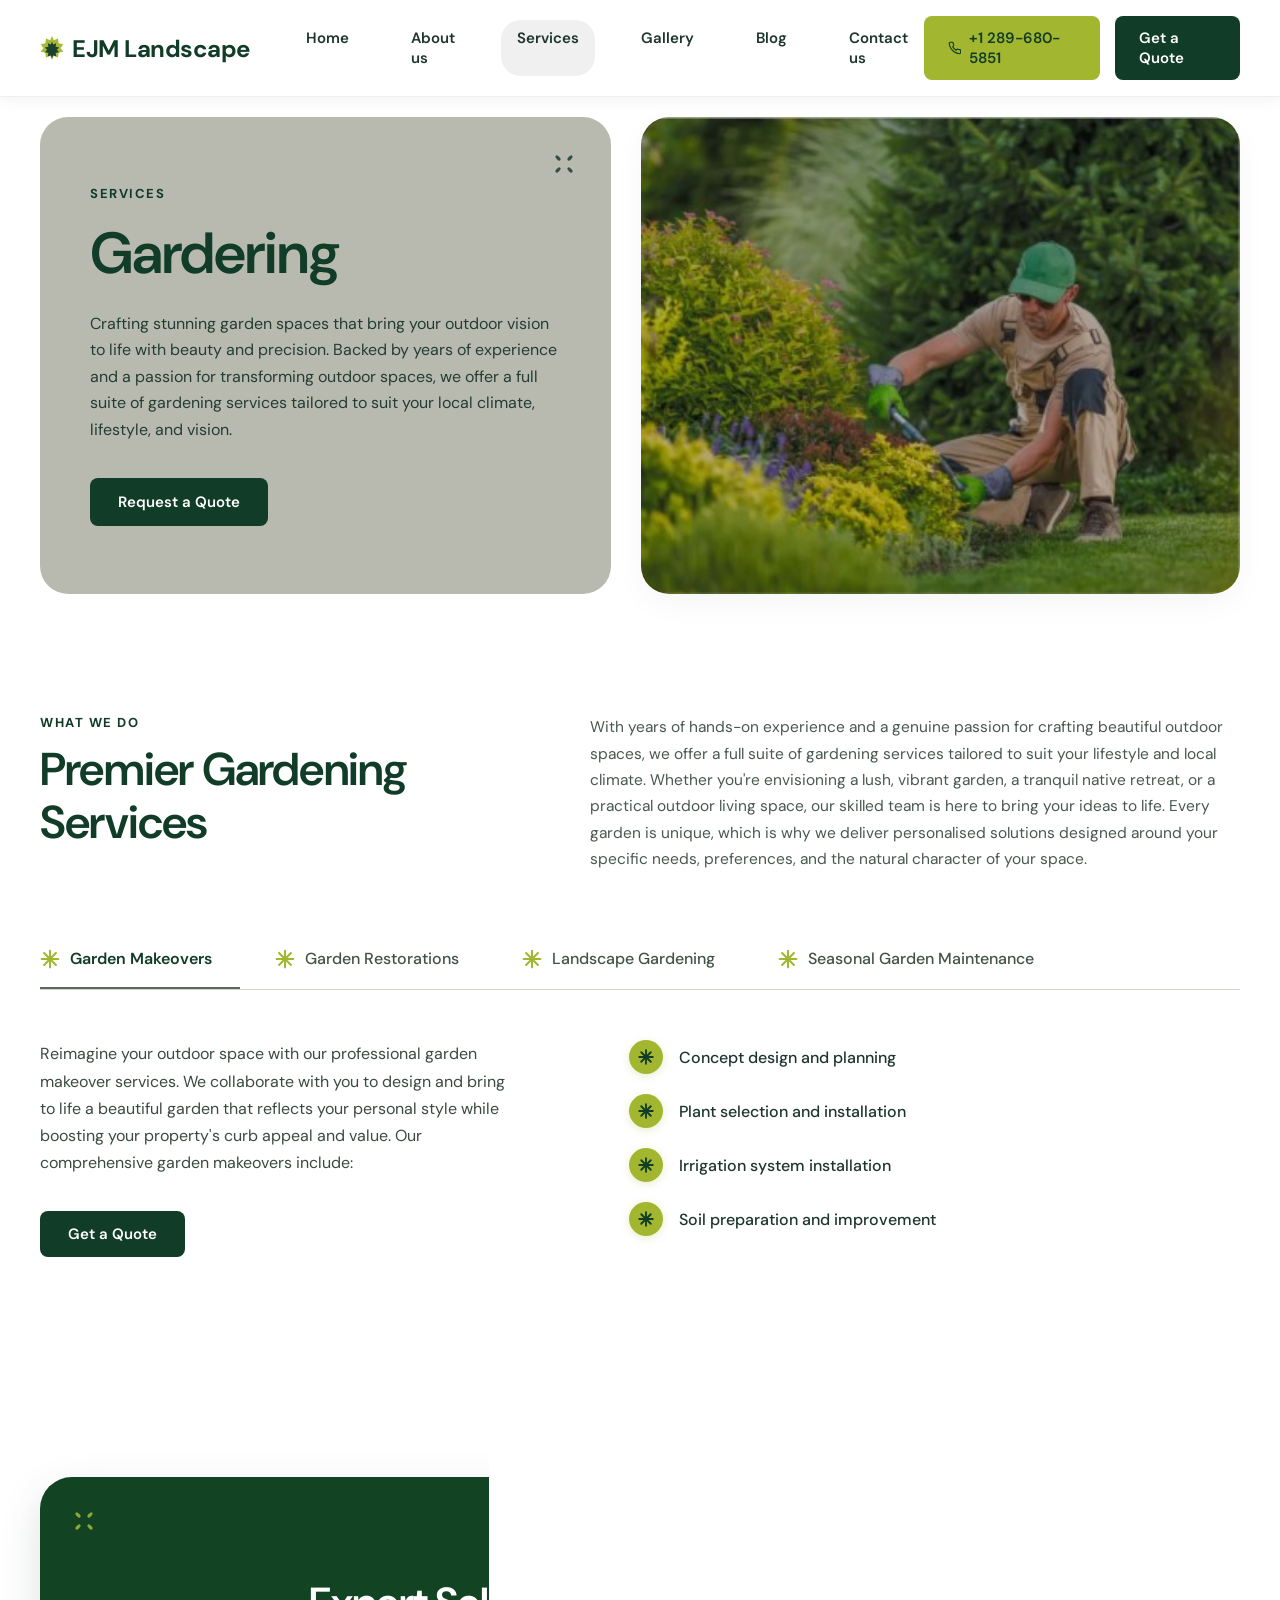
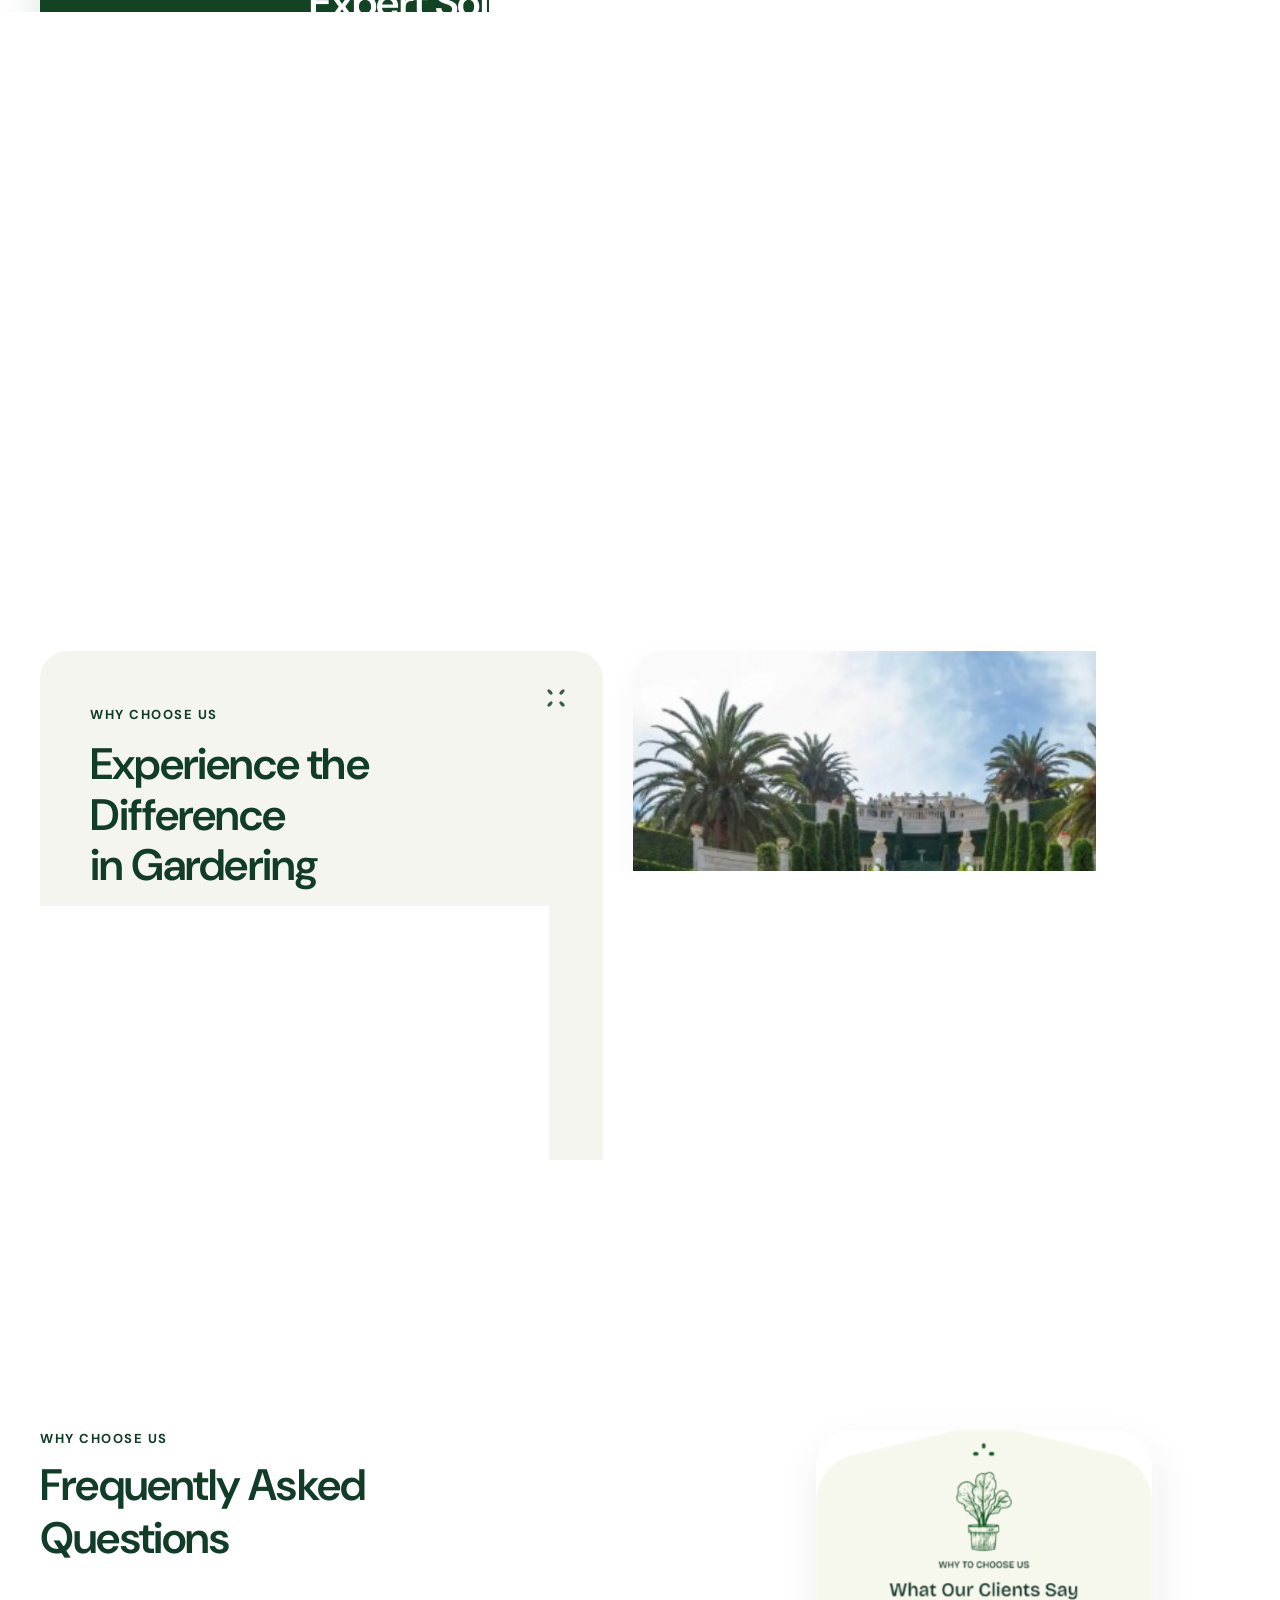
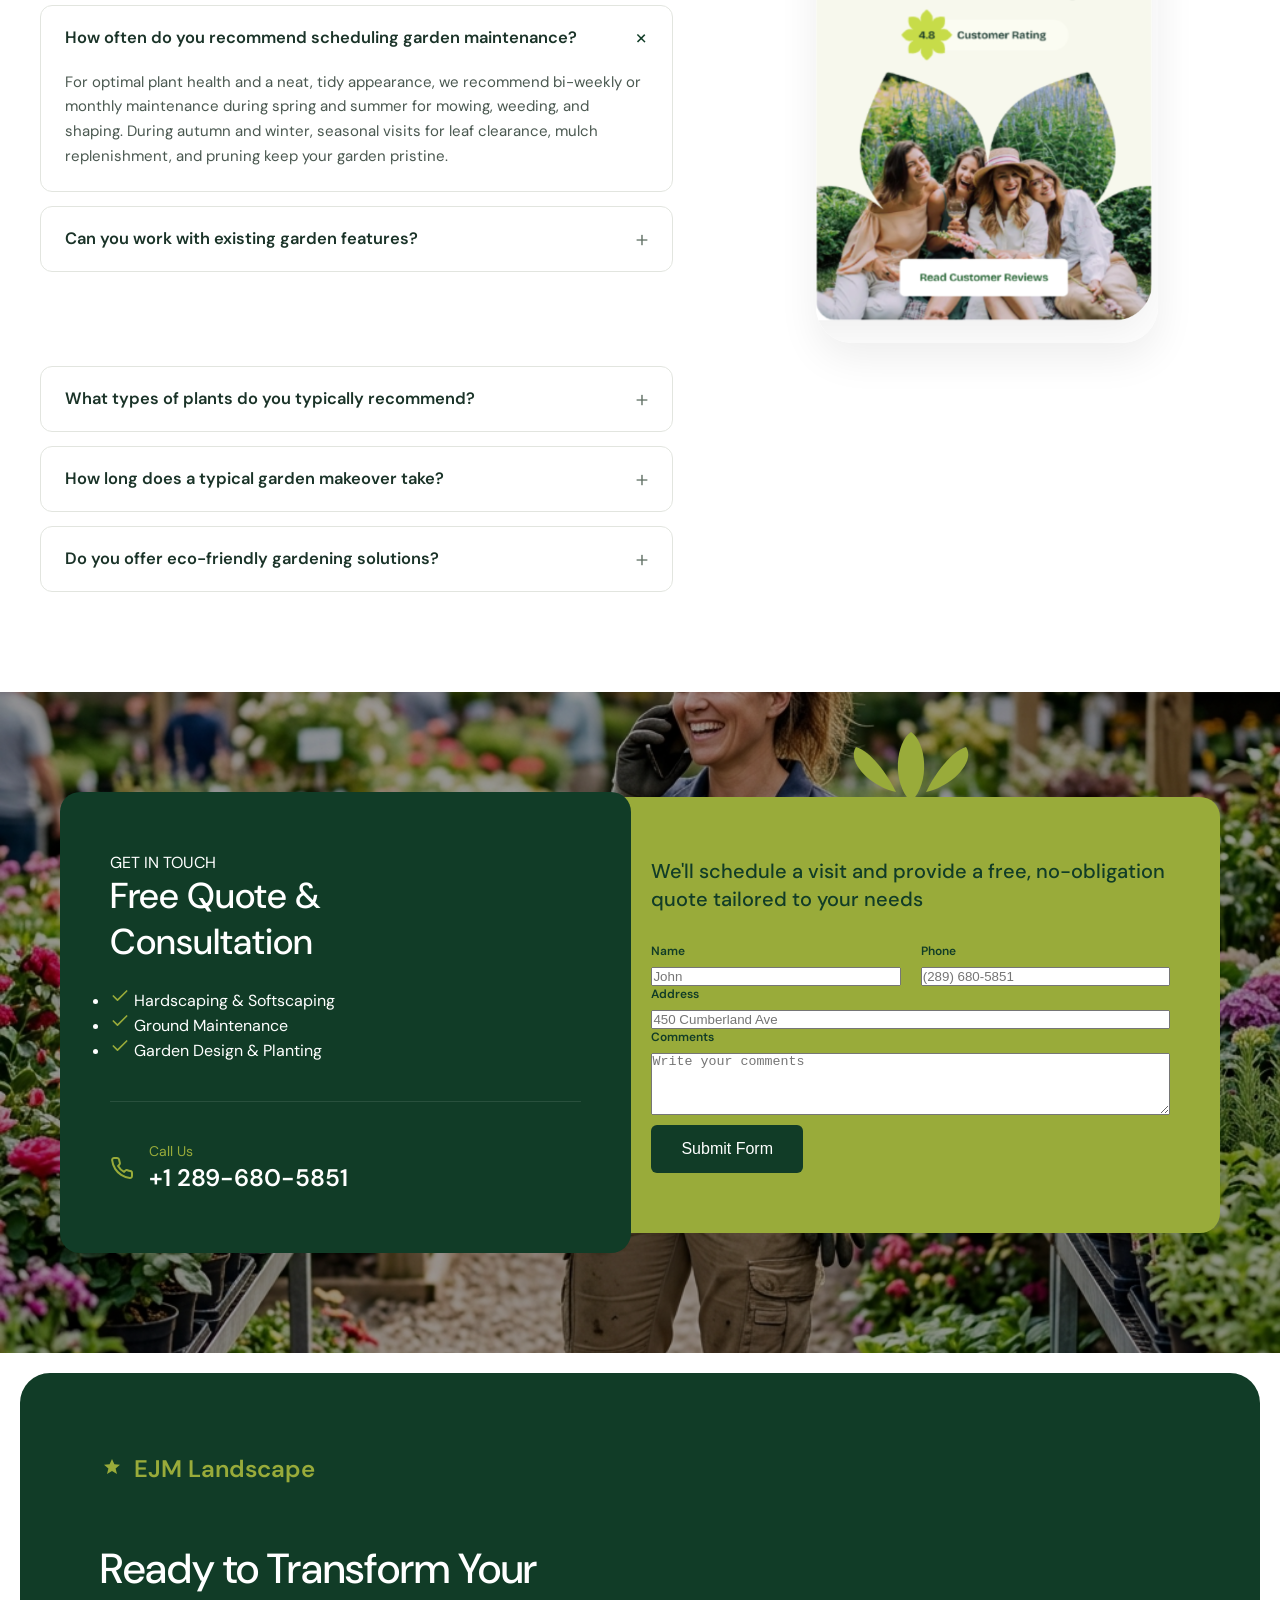
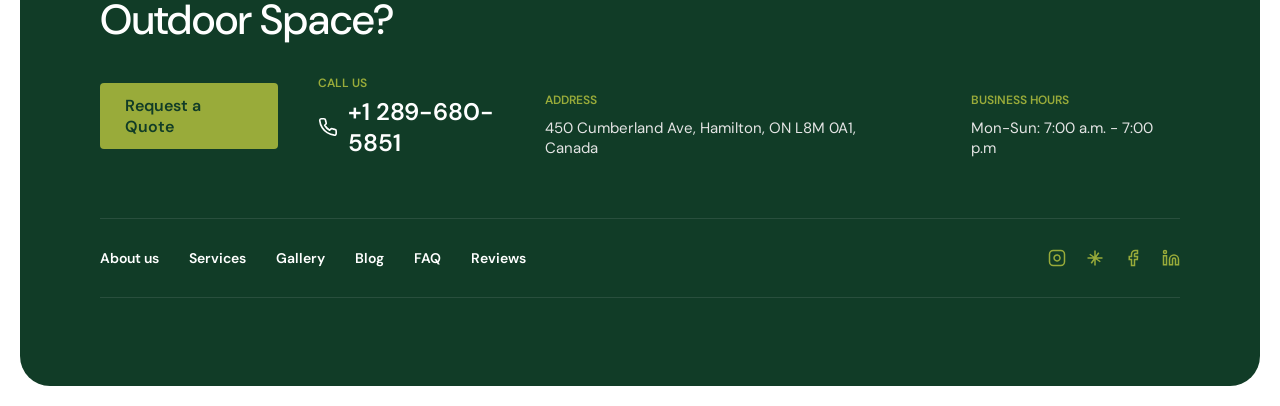
==== gardering.html @ ac5cfbe8 "Initial commit for Roots Lawn Care (raw copy from EJM Landscape)" ====
<!DOCTYPE html>
<html lang="en">
<head>
    <meta charset="UTF-8">
    <meta name="viewport" content="width=device-width, initial-scale=1.0">
    <title>Gardering | EJM Landscape</title>
    <link rel="preconnect" href="https://fonts.googleapis.com">
    <link rel="preconnect" href="https://fonts.gstatic.com" crossorigin>
    <link href="https://fonts.googleapis.com/css2?family=DM+Sans:ital,opsz,wght@0,9..40,100..1000;1,9..40,100..1000&display=swap" rel="stylesheet">
    <link rel="stylesheet" href="style.css">
</head>
<body>
    <header class="navbar">
        <div class="logo">
            <a href="index.html" style="display:flex;align-items:center;gap:8px;text-decoration:none;color:inherit;">
                <svg width="24" height="24" viewBox="0 0 24 24" fill="none" xmlns="http://www.w3.org/2000/svg">
                    <path d="M12 0L13.8 4.2L18 2.4L18.6 7.2L23.4 8.4L20.4 12L23.4 15.6L18.6 16.8L18 21.6L13.8 19.8L12 24L10.2 19.8L6 21.6L5.4 16.8L0.6 15.6L3.6 12L0.6 8.4L5.4 7.2L6 2.4L10.2 4.2L12 0Z" fill="#a6b835"/>
                    <path d="M12 5.4L13.2 8.4L16.2 7.2L15.6 10.8L19.2 11.4L16.8 13.8L19.2 16.2L15.6 16.8L16.2 20.4L13.2 19.2L12 22.2L10.8 19.2L7.8 20.4L8.4 16.8L4.8 16.2L7.2 13.8L4.8 11.4L8.4 10.8L7.8 7.2L10.8 8.4L12 5.4Z" fill="#1a4030"/>
                </svg>
                <span>EJM Landscape</span>
            </a>
        </div>

        <button class="mobile-toggle" aria-label="Toggle navigation">
            <svg width="24" height="24" viewBox="0 0 24 24" fill="none" stroke="currentColor" stroke-width="2" stroke-linecap="round" stroke-linejoin="round">
                <line x1="3" y1="12" x2="21" y2="12" class="line-middle"></line>
                <line x1="3" y1="6" x2="21" y2="6" class="line-top"></line>
                <line x1="3" y1="18" x2="21" y2="18" class="line-bottom"></line>
            </svg>
        </button>

        <div class="nav-menu">
            <nav class="nav-links">
                <a href="index.html">Home</a>
                <a href="index.html#about">About us</a>
                <a href="gardering.html" class="active">Services</a>
                <a href="index.html#gallery">Gallery</a>
                <a href="index.html#blog">Blog</a>
                <a href="#contact">Contact us</a>
            </nav>
            <div class="nav-actions">
                <a href="tel:+12896805851" class="btn btn-lime">
                    <svg width="16" height="16" viewBox="0 0 24 24" fill="none" stroke="currentColor" stroke-width="2" stroke-linecap="round" stroke-linejoin="round"><path d="M22 16.92v3a2 2 0 0 1-2.18 2 19.79 19.79 0 0 1-8.63-3.07 19.5 19.5 0 0 1-6-6 19.79 19.79 0 0 1-3.07-8.67A2 2 0 0 1 4.11 2h3a2 2 0 0 1 2 1.72 12.84 12.84 0 0 0 .7 2.81 2 2 0 0 1-.45 2.11L8.09 9.91a16 16 0 0 0 6 6l1.27-1.27a2 2 0 0 1 2.11-.45 12.84 12.84 0 0 0 2.81.7A2 2 0 0 1 22 16.92z"></path></svg>
                    +1 289-680-5851
                </a>
                <a href="#contact" class="btn btn-dark">Get a Quote</a>
            </div>
        </div>
    </header>

    <main>
        <!-- GARDERING HERO SECTION (Screenshot 1) -->
        <section class="gardening-hero-container">
            <div class="gardening-hero-grid">
                <!-- Left Card -->
                <div class="gardening-hero-card reveal-up">
                    <div class="gardening-corner-icon">
                        <svg width="24" height="24" viewBox="0 0 24 24" fill="#1a4030">
                            <ellipse cx="6" cy="6" rx="3.2" ry="1.6" transform="rotate(45 6 6)"/>
                            <ellipse cx="18" cy="6" rx="3.2" ry="1.6" transform="rotate(-45 18 6)"/>
                            <ellipse cx="6" cy="18" rx="3.2" ry="1.6" transform="rotate(-45 6 18)"/>
                            <ellipse cx="18" cy="18" rx="3.2" ry="1.6" transform="rotate(45 18 18)"/>
                        </svg>
                    </div>
                    <span class="service-badge">SERVICES</span>
                    <h1>Gardering</h1>
                    <p>Crafting stunning garden spaces that bring your outdoor vision to life with beauty and precision. Backed by years of experience and a passion for transforming outdoor spaces, we offer a full suite of gardening services tailored to suit your local climate, lifestyle, and vision.</p>
                    <a href="#contact" class="btn-quote">Request a Quote</a>
                </div>

                <!-- Right Photo -->
                <div class="gardening-hero-img-wrap reveal-fade" style="transition-delay: 0.15s;">
                    <img src="assets/gardening_hero.jpg" alt="Professional gardener caring for hedges and shrubs">
                </div>
            </div>
        </section>

        <!-- WHAT WE DO / PREMIER GARDENING SERVICES (Screenshots 2 - 5) -->
        <section class="gardening-tabs-section">
            <!-- Header (2 columns) -->
            <div class="gardening-tabs-header reveal-up">
                <div class="tabs-header-left">
                    <span class="section-subtitle">WHAT WE DO</span>
                    <h2>Premier Gardening<br>Services</h2>
                </div>
                <div class="tabs-header-right">
                    <p>With years of hands-on experience and a genuine passion for crafting beautiful outdoor spaces, we offer a full suite of gardening services tailored to suit your lifestyle and local climate. Whether you're envisioning a lush, vibrant garden, a tranquil native retreat, or a practical outdoor living space, our skilled team is here to bring your ideas to life. Every garden is unique, which is why we deliver personalised solutions designed around your specific needs, preferences, and the natural character of your space.</p>
                </div>
            </div>

            <!-- Tab Navigation -->
            <div class="services-tab-nav reveal-up" style="transition-delay: 0.1s;">
                <button class="tab-btn active" data-tab="tab-makeovers">
                    <svg class="tab-flower-icon" viewBox="0 0 24 24" fill="none" stroke="currentColor" stroke-width="2.5" stroke-linecap="round">
                        <line x1="12" y1="2" x2="12" y2="22"/>
                        <line x1="2" y1="12" x2="22" y2="12"/>
                        <line x1="4.93" y1="4.93" x2="19.07" y2="19.07"/>
                        <line x1="4.93" y1="19.07" x2="19.07" y2="4.93"/>
                    </svg>
                    <span>Garden Makeovers</span>
                </button>

                <button class="tab-btn" data-tab="tab-restorations">
                    <svg class="tab-flower-icon" viewBox="0 0 24 24" fill="none" stroke="currentColor" stroke-width="2.5" stroke-linecap="round">
                        <line x1="12" y1="2" x2="12" y2="22"/>
                        <line x1="2" y1="12" x2="22" y2="12"/>
                        <line x1="4.93" y1="4.93" x2="19.07" y2="19.07"/>
                        <line x1="4.93" y1="19.07" x2="19.07" y2="4.93"/>
                    </svg>
                    <span>Garden Restorations</span>
                </button>

                <button class="tab-btn" data-tab="tab-landscape">
                    <svg class="tab-flower-icon" viewBox="0 0 24 24" fill="none" stroke="currentColor" stroke-width="2.5" stroke-linecap="round">
                        <line x1="12" y1="2" x2="12" y2="22"/>
                        <line x1="2" y1="12" x2="22" y2="12"/>
                        <line x1="4.93" y1="4.93" x2="19.07" y2="19.07"/>
                        <line x1="4.93" y1="19.07" x2="19.07" y2="4.93"/>
                    </svg>
                    <span>Landscape Gardening</span>
                </button>

                <button class="tab-btn" data-tab="tab-maintenance">
                    <svg class="tab-flower-icon" viewBox="0 0 24 24" fill="none" stroke="currentColor" stroke-width="2.5" stroke-linecap="round">
                        <line x1="12" y1="2" x2="12" y2="22"/>
                        <line x1="2" y1="12" x2="22" y2="12"/>
                        <line x1="4.93" y1="4.93" x2="19.07" y2="19.07"/>
                        <line x1="4.93" y1="19.07" x2="19.07" y2="4.93"/>
                    </svg>
                    <span>Seasonal Garden Maintenance</span>
                </button>
            </div>

            <!-- Tab Panels -->
            <div class="services-tab-content">
                <!-- Tab 1: Garden Makeovers (Screenshot 2) -->
                <div class="tab-panel active" id="tab-makeovers">
                    <div class="tab-info-col">
                        <p>Reimagine your outdoor space with our professional garden makeover services. We collaborate with you to design and bring to life a beautiful garden that reflects your personal style while boosting your property's curb appeal and value. Our comprehensive garden makeovers include:</p>
                        <a href="#contact" class="btn-quote">Get a Quote</a>
                    </div>
                    <div class="tab-features-col">
                        <ul class="tab-features-list">
                            <li class="tab-feature-item">
                                <div class="tab-feature-badge">
                                    <svg viewBox="0 0 24 24" fill="none" stroke="currentColor" stroke-width="2.5" stroke-linecap="round">
                                        <line x1="12" y1="3" x2="12" y2="21"/>
                                        <line x1="3" y1="12" x2="21" y2="12"/>
                                        <line x1="5.64" y1="5.64" x2="18.36" y2="18.36"/>
                                        <line x1="5.64" y1="18.36" x2="18.36" y2="5.64"/>
                                    </svg>
                                </div>
                                <span class="tab-feature-text">Concept design and planning</span>
                            </li>
                            <li class="tab-feature-item">
                                <div class="tab-feature-badge">
                                    <svg viewBox="0 0 24 24" fill="none" stroke="currentColor" stroke-width="2.5" stroke-linecap="round">
                                        <line x1="12" y1="3" x2="12" y2="21"/>
                                        <line x1="3" y1="12" x2="21" y2="12"/>
                                        <line x1="5.64" y1="5.64" x2="18.36" y2="18.36"/>
                                        <line x1="5.64" y1="18.36" x2="18.36" y2="5.64"/>
                                    </svg>
                                </div>
                                <span class="tab-feature-text">Plant selection and installation</span>
                            </li>
                            <li class="tab-feature-item">
                                <div class="tab-feature-badge">
                                    <svg viewBox="0 0 24 24" fill="none" stroke="currentColor" stroke-width="2.5" stroke-linecap="round">
                                        <line x1="12" y1="3" x2="12" y2="21"/>
                                        <line x1="3" y1="12" x2="21" y2="12"/>
                                        <line x1="5.64" y1="5.64" x2="18.36" y2="18.36"/>
                                        <line x1="5.64" y1="18.36" x2="18.36" y2="5.64"/>
                                    </svg>
                                </div>
                                <span class="tab-feature-text">Irrigation system installation</span>
                            </li>
                            <li class="tab-feature-item">
                                <div class="tab-feature-badge">
                                    <svg viewBox="0 0 24 24" fill="none" stroke="currentColor" stroke-width="2.5" stroke-linecap="round">
                                        <line x1="12" y1="3" x2="12" y2="21"/>
                                        <line x1="3" y1="12" x2="21" y2="12"/>
                                        <line x1="5.64" y1="5.64" x2="18.36" y2="18.36"/>
                                        <line x1="5.64" y1="18.36" x2="18.36" y2="5.64"/>
                                    </svg>
                                </div>
                                <span class="tab-feature-text">Soil preparation and improvement</span>
                            </li>
                        </ul>
                    </div>
                </div>

                <!-- Tab 2: Garden Restorations (Screenshot 3) -->
                <div class="tab-panel" id="tab-restorations">
                    <div class="tab-info-col">
                        <p>Bring neglected or overgrown gardens back to life with our expert garden restoration services. We carefully assess your current space, remove unwanted growth, and reintroduce structure, health, and beauty to your garden. Whether it's reviving historic plantings or modernizing a tired layout, we ensure your garden flourishes once again.</p>
                        <a href="#contact" class="btn-quote">Get a Quote</a>
                    </div>
                    <div class="tab-features-col">
                        <ul class="tab-features-list">
                            <li class="tab-feature-item">
                                <div class="tab-feature-badge">
                                    <svg viewBox="0 0 24 24" fill="none" stroke="currentColor" stroke-width="2.5" stroke-linecap="round">
                                        <line x1="12" y1="3" x2="12" y2="21"/>
                                        <line x1="3" y1="12" x2="21" y2="12"/>
                                        <line x1="5.64" y1="5.64" x2="18.36" y2="18.36"/>
                                        <line x1="5.64" y1="18.36" x2="18.36" y2="5.64"/>
                                    </svg>
                                </div>
                                <span class="tab-feature-text">Removal of weeds and invasive plants</span>
                            </li>
                            <li class="tab-feature-item">
                                <div class="tab-feature-badge">
                                    <svg viewBox="0 0 24 24" fill="none" stroke="currentColor" stroke-width="2.5" stroke-linecap="round">
                                        <line x1="12" y1="3" x2="12" y2="21"/>
                                        <line x1="3" y1="12" x2="21" y2="12"/>
                                        <line x1="5.64" y1="5.64" x2="18.36" y2="18.36"/>
                                        <line x1="5.64" y1="18.36" x2="18.36" y2="5.64"/>
                                    </svg>
                                </div>
                                <span class="tab-feature-text">Pruning and reshaping overgrown trees and shrubs</span>
                            </li>
                            <li class="tab-feature-item">
                                <div class="tab-feature-badge">
                                    <svg viewBox="0 0 24 24" fill="none" stroke="currentColor" stroke-width="2.5" stroke-linecap="round">
                                        <line x1="12" y1="3" x2="12" y2="21"/>
                                        <line x1="3" y1="12" x2="21" y2="12"/>
                                        <line x1="5.64" y1="5.64" x2="18.36" y2="18.36"/>
                                        <line x1="5.64" y1="18.36" x2="18.36" y2="5.64"/>
                                    </svg>
                                </div>
                                <span class="tab-feature-text">Soil revitalization and fertilization</span>
                            </li>
                            <li class="tab-feature-item">
                                <div class="tab-feature-badge">
                                    <svg viewBox="0 0 24 24" fill="none" stroke="currentColor" stroke-width="2.5" stroke-linecap="round">
                                        <line x1="12" y1="3" x2="12" y2="21"/>
                                        <line x1="3" y1="12" x2="21" y2="12"/>
                                        <line x1="5.64" y1="5.64" x2="18.36" y2="18.36"/>
                                        <line x1="5.64" y1="18.36" x2="18.36" y2="5.64"/>
                                    </svg>
                                </div>
                                <span class="tab-feature-text">Lawn restoration or reseeding</span>
                            </li>
                            <li class="tab-feature-item">
                                <div class="tab-feature-badge">
                                    <svg viewBox="0 0 24 24" fill="none" stroke="currentColor" stroke-width="2.5" stroke-linecap="round">
                                        <line x1="12" y1="3" x2="12" y2="21"/>
                                        <line x1="3" y1="12" x2="21" y2="12"/>
                                        <line x1="5.64" y1="5.64" x2="18.36" y2="18.36"/>
                                        <line x1="5.64" y1="18.36" x2="18.36" y2="5.64"/>
                                    </svg>
                                </div>
                                <span class="tab-feature-text">Replanting with suitable, healthy species</span>
                            </li>
                        </ul>
                    </div>
                </div>

                <!-- Tab 3: Landscape Gardening (Screenshot 4) -->
                <div class="tab-panel" id="tab-landscape">
                    <div class="tab-info-col">
                        <p>Transform your property into a harmonious blend of nature and design with our landscape gardening expertise. From small courtyards to expansive estates, we create functional, visually stunning outdoor spaces that suit your lifestyle and enhance your home's surroundings.</p>
                        <a href="#contact" class="btn-quote">Get a Quote</a>
                    </div>
                    <div class="tab-features-col">
                        <ul class="tab-features-list">
                            <li class="tab-feature-item">
                                <div class="tab-feature-badge">
                                    <svg viewBox="0 0 24 24" fill="none" stroke="currentColor" stroke-width="2.5" stroke-linecap="round">
                                        <line x1="12" y1="3" x2="12" y2="21"/>
                                        <line x1="3" y1="12" x2="21" y2="12"/>
                                        <line x1="5.64" y1="5.64" x2="18.36" y2="18.36"/>
                                        <line x1="5.64" y1="18.36" x2="18.36" y2="5.64"/>
                                    </svg>
                                </div>
                                <span class="tab-feature-text">Tailored landscape design concepts</span>
                            </li>
                            <li class="tab-feature-item">
                                <div class="tab-feature-badge">
                                    <svg viewBox="0 0 24 24" fill="none" stroke="currentColor" stroke-width="2.5" stroke-linecap="round">
                                        <line x1="12" y1="3" x2="12" y2="21"/>
                                        <line x1="3" y1="12" x2="21" y2="12"/>
                                        <line x1="5.64" y1="5.64" x2="18.36" y2="18.36"/>
                                        <line x1="5.64" y1="18.36" x2="18.36" y2="5.64"/>
                                    </svg>
                                </div>
                                <span class="tab-feature-text">Planting schemes for year-round beauty</span>
                            </li>
                            <li class="tab-feature-item">
                                <div class="tab-feature-badge">
                                    <svg viewBox="0 0 24 24" fill="none" stroke="currentColor" stroke-width="2.5" stroke-linecap="round">
                                        <line x1="12" y1="3" x2="12" y2="21"/>
                                        <line x1="3" y1="12" x2="21" y2="12"/>
                                        <line x1="5.64" y1="5.64" x2="18.36" y2="18.36"/>
                                        <line x1="5.64" y1="18.36" x2="18.36" y2="5.64"/>
                                    </svg>
                                </div>
                                <span class="tab-feature-text">Installation of water features and ponds</span>
                            </li>
                            <li class="tab-feature-item">
                                <div class="tab-feature-badge">
                                    <svg viewBox="0 0 24 24" fill="none" stroke="currentColor" stroke-width="2.5" stroke-linecap="round">
                                        <line x1="12" y1="3" x2="12" y2="21"/>
                                        <line x1="3" y1="12" x2="21" y2="12"/>
                                        <line x1="5.64" y1="5.64" x2="18.36" y2="18.36"/>
                                        <line x1="5.64" y1="18.36" x2="18.36" y2="5.64"/>
                                    </svg>
                                </div>
                                <span class="tab-feature-text">Construction of patios, decks, and pathways</span>
                            </li>
                            <li class="tab-feature-item">
                                <div class="tab-feature-badge">
                                    <svg viewBox="0 0 24 24" fill="none" stroke="currentColor" stroke-width="2.5" stroke-linecap="round">
                                        <line x1="12" y1="3" x2="12" y2="21"/>
                                        <line x1="3" y1="12" x2="21" y2="12"/>
                                        <line x1="5.64" y1="5.64" x2="18.36" y2="18.36"/>
                                        <line x1="5.64" y1="18.36" x2="18.36" y2="5.64"/>
                                    </svg>
                                </div>
                                <span class="tab-feature-text">Integration of lighting for ambiance and safety</span>
                            </li>
                        </ul>
                    </div>
                </div>

                <!-- Tab 4: Seasonal Garden Maintenance (Screenshot 5) -->
                <div class="tab-panel" id="tab-maintenance">
                    <div class="tab-info-col">
                        <p>Keep your garden looking its best all year round with our seasonal maintenance services. We adjust our care to the needs of each season, ensuring healthy growth, vibrant colors, and a tidy appearance no matter the time of year.</p>
                        <a href="#contact" class="btn-quote">Get a Quote</a>
                    </div>
                    <div class="tab-features-col">
                        <ul class="tab-features-list">
                            <li class="tab-feature-item">
                                <div class="tab-feature-badge">
                                    <svg viewBox="0 0 24 24" fill="none" stroke="currentColor" stroke-width="2.5" stroke-linecap="round">
                                        <line x1="12" y1="3" x2="12" y2="21"/>
                                        <line x1="3" y1="12" x2="21" y2="12"/>
                                        <line x1="5.64" y1="5.64" x2="18.36" y2="18.36"/>
                                        <line x1="5.64" y1="18.36" x2="18.36" y2="5.64"/>
                                    </svg>
                                </div>
                                <span class="tab-feature-text">Spring planting and soil preparation</span>
                            </li>
                            <li class="tab-feature-item">
                                <div class="tab-feature-badge">
                                    <svg viewBox="0 0 24 24" fill="none" stroke="currentColor" stroke-width="2.5" stroke-linecap="round">
                                        <line x1="12" y1="3" x2="12" y2="21"/>
                                        <line x1="3" y1="12" x2="21" y2="12"/>
                                        <line x1="5.64" y1="5.64" x2="18.36" y2="18.36"/>
                                        <line x1="5.64" y1="18.36" x2="18.36" y2="5.64"/>
                                    </svg>
                                </div>
                                <span class="tab-feature-text">Summer pruning and watering schedules</span>
                            </li>
                            <li class="tab-feature-item">
                                <div class="tab-feature-badge">
                                    <svg viewBox="0 0 24 24" fill="none" stroke="currentColor" stroke-width="2.5" stroke-linecap="round">
                                        <line x1="12" y1="3" x2="12" y2="21"/>
                                        <line x1="3" y1="12" x2="21" y2="12"/>
                                        <line x1="5.64" y1="5.64" x2="18.36" y2="18.36"/>
                                        <line x1="5.64" y1="18.36" x2="18.36" y2="5.64"/>
                                    </svg>
                                </div>
                                <span class="tab-feature-text">Autumn leaf clearance and plant protection</span>
                            </li>
                            <li class="tab-feature-item">
                                <div class="tab-feature-badge">
                                    <svg viewBox="0 0 24 24" fill="none" stroke="currentColor" stroke-width="2.5" stroke-linecap="round">
                                        <line x1="12" y1="3" x2="12" y2="21"/>
                                        <line x1="3" y1="12" x2="21" y2="12"/>
                                        <line x1="5.64" y1="5.64" x2="18.36" y2="18.36"/>
                                        <line x1="5.64" y1="18.36" x2="18.36" y2="5.64"/>
                                    </svg>
                                </div>
                                <span class="tab-feature-text">Winter pruning and frost protection</span>
                            </li>
                            <li class="tab-feature-item">
                                <div class="tab-feature-badge">
                                    <svg viewBox="0 0 24 24" fill="none" stroke="currentColor" stroke-width="2.5" stroke-linecap="round">
                                        <line x1="12" y1="3" x2="12" y2="21"/>
                                        <line x1="3" y1="12" x2="21" y2="12"/>
                                        <line x1="5.64" y1="5.64" x2="18.36" y2="18.36"/>
                                        <line x1="5.64" y1="18.36" x2="18.36" y2="5.64"/>
                                    </svg>
                                </div>
                                <span class="tab-feature-text">Seasonal fertilization and mulching</span>
                            </li>
                        </ul>
                    </div>
                </div>
            </div>
        </section>

        <!-- MORE GARDENING SERVICES WE OFFER (IMAGE 1) -->
        <section class="more-services-wrapper reveal-up">
            <!-- 5-Leaf Crown sitting on top of card -->
            <div class="leaf-crown-container">
                <img src="assets/leaf_crown.png" alt="Decorative leaf crown">
            </div>

            <div class="more-services-card">
                <!-- Top Corner Seed Accents -->
                <div class="more-services-corner-left">
                    <svg width="24" height="24" viewBox="0 0 24 24" fill="#a6b835">
                        <ellipse cx="6" cy="6" rx="3.2" ry="1.6" transform="rotate(45 6 6)"/>
                        <ellipse cx="18" cy="6" rx="3.2" ry="1.6" transform="rotate(-45 18 6)"/>
                        <ellipse cx="6" cy="18" rx="3.2" ry="1.6" transform="rotate(-45 6 18)"/>
                        <ellipse cx="18" cy="18" rx="3.2" ry="1.6" transform="rotate(45 18 18)"/>
                    </svg>
                </div>
                <div class="more-services-corner-right">
                    <svg width="24" height="24" viewBox="0 0 24 24" fill="#a6b835">
                        <ellipse cx="6" cy="6" rx="3.2" ry="1.6" transform="rotate(45 6 6)"/>
                        <ellipse cx="18" cy="6" rx="3.2" ry="1.6" transform="rotate(-45 18 6)"/>
                        <ellipse cx="6" cy="18" rx="3.2" ry="1.6" transform="rotate(-45 6 18)"/>
                        <ellipse cx="18" cy="18" rx="3.2" ry="1.6" transform="rotate(45 18 18)"/>
                    </svg>
                </div>

                <div class="more-services-header">
                    <span class="sub-badge">MORE GARDENING SERVICES WE OFFER</span>
                    <h2>Expert Solutions to Keep Your Garden<br>Healthy, Beautiful, and Thriving</h2>
                    <p>Comprehensive gardening services including:</p>
                </div>

                <div class="more-services-divider"></div>

                <div class="more-services-grid">
                    <!-- Column 1 -->
                    <div class="more-service-item reveal-up" style="transition-delay: 0.05s;">
                        <div class="more-service-badge float-anim">
                            <svg viewBox="0 0 24 24" fill="none" stroke="currentColor" stroke-width="2.5" stroke-linecap="round">
                                <line x1="12" y1="3" x2="12" y2="21"/>
                                <line x1="3" y1="12" x2="21" y2="12"/>
                                <line x1="5.64" y1="5.64" x2="18.36" y2="18.36"/>
                                <line x1="5.64" y1="18.36" x2="18.36" y2="5.64"/>
                            </svg>
                        </div>
                        <h3>Hedge Trimming</h3>
                        <p>Keep your hedges healthy and beautiful with expert trimming that enhances your garden's look and promotes strong growth.</p>
                    </div>

                    <!-- Column 2 -->
                    <div class="more-service-item reveal-up" style="transition-delay: 0.15s;">
                        <div class="more-service-badge float-anim">
                            <svg viewBox="0 0 24 24" fill="none" stroke="currentColor" stroke-width="2.5" stroke-linecap="round">
                                <line x1="12" y1="3" x2="12" y2="21"/>
                                <line x1="3" y1="12" x2="21" y2="12"/>
                                <line x1="5.64" y1="5.64" x2="18.36" y2="18.36"/>
                                <line x1="5.64" y1="18.36" x2="18.36" y2="5.64"/>
                            </svg>
                        </div>
                        <h3>Tree Trimming</h3>
                        <p>Keep your trees healthy, safe, and beautiful with expert trimming by certified arborists using best practices to maintain structure and appearance.</p>
                    </div>

                    <!-- Column 3 -->
                    <div class="more-service-item reveal-up" style="transition-delay: 0.25s;">
                        <div class="more-service-badge float-anim">
                            <svg viewBox="0 0 24 24" fill="none" stroke="currentColor" stroke-width="2.5" stroke-linecap="round">
                                <line x1="12" y1="3" x2="12" y2="21"/>
                                <line x1="3" y1="12" x2="21" y2="12"/>
                                <line x1="5.64" y1="5.64" x2="18.36" y2="18.36"/>
                                <line x1="5.64" y1="18.36" x2="18.36" y2="5.64"/>
                            </svg>
                        </div>
                        <h3>Turf Laying</h3>
                        <p>Get a lush, green lawn instantly with expert turf laying using premium grass varieties perfectly suited for varying climate and environments.</p>
                    </div>

                    <!-- Column 4 -->
                    <div class="more-service-item reveal-up" style="transition-delay: 0.35s;">
                        <div class="more-service-badge float-anim">
                            <svg viewBox="0 0 24 24" fill="none" stroke="currentColor" stroke-width="2.5" stroke-linecap="round">
                                <line x1="12" y1="3" x2="12" y2="21"/>
                                <line x1="3" y1="12" x2="21" y2="12"/>
                                <line x1="5.64" y1="5.64" x2="18.36" y2="18.36"/>
                                <line x1="5.64" y1="18.36" x2="18.36" y2="5.64"/>
                            </svg>
                        </div>
                        <h3>Garden Planting</h3>
                        <p>Transform your outdoor space with expert planting tailored to your garden's unique conditions, creating a vibrant, sustainable oasis year-round.</p>
                    </div>
                </div>
            </div>
        </section>

        <!-- WHY CHOOSE US / EXPERIENCE THE DIFFERENCE (IMAGE 2) -->
        <section class="experience-section">
            <div class="experience-grid">
                <!-- Left Card -->
                <div class="experience-card reveal-up">
                    <div class="experience-corner-icon">
                        <svg width="24" height="24" viewBox="0 0 24 24" fill="#1a4030">
                            <ellipse cx="6" cy="6" rx="3.2" ry="1.6" transform="rotate(45 6 6)"/>
                            <ellipse cx="18" cy="6" rx="3.2" ry="1.6" transform="rotate(-45 18 6)"/>
                            <ellipse cx="6" cy="18" rx="3.2" ry="1.6" transform="rotate(-45 6 18)"/>
                            <ellipse cx="18" cy="18" rx="3.2" ry="1.6" transform="rotate(45 18 18)"/>
                        </svg>
                    </div>
                    <span class="section-subtitle">WHY CHOOSE US</span>
                    <h2>Experience the Difference<br>in Gardering</h2>
                    <p class="experience-desc">We deliver exceptional service that keeps you coming back. Our goal is to build lasting relationships by treating you like family.</p>
                    
                    <ul class="experience-bullets">
                        <li class="experience-bullet-item reveal-up" style="transition-delay: 0.1s;">
                            <div class="experience-bullet-badge float-anim">
                                <svg viewBox="0 0 24 24" fill="none" stroke="currentColor" stroke-width="2.5" stroke-linecap="round">
                                    <line x1="12" y1="3" x2="12" y2="21"/>
                                    <line x1="3" y1="12" x2="21" y2="12"/>
                                    <line x1="5.64" y1="5.64" x2="18.36" y2="18.36"/>
                                    <line x1="5.64" y1="18.36" x2="18.36" y2="5.64"/>
                                </svg>
                            </div>
                            <span class="experience-bullet-text">Honest and open communication from start to finish</span>
                        </li>
                        <li class="experience-bullet-item reveal-up" style="transition-delay: 0.2s;">
                            <div class="experience-bullet-badge float-anim">
                                <svg viewBox="0 0 24 24" fill="none" stroke="currentColor" stroke-width="2.5" stroke-linecap="round">
                                    <line x1="12" y1="3" x2="12" y2="21"/>
                                    <line x1="3" y1="12" x2="21" y2="12"/>
                                    <line x1="5.64" y1="5.64" x2="18.36" y2="18.36"/>
                                    <line x1="5.64" y1="18.36" x2="18.36" y2="5.64"/>
                                </svg>
                            </div>
                            <span class="experience-bullet-text">A dedicated team ready to follow your schedule</span>
                        </li>
                        <li class="experience-bullet-item reveal-up" style="transition-delay: 0.3s;">
                            <div class="experience-bullet-badge float-anim">
                                <svg viewBox="0 0 24 24" fill="none" stroke="currentColor" stroke-width="2.5" stroke-linecap="round">
                                    <line x1="12" y1="3" x2="12" y2="21"/>
                                    <line x1="3" y1="12" x2="21" y2="12"/>
                                    <line x1="5.64" y1="5.64" x2="18.36" y2="18.36"/>
                                    <line x1="5.64" y1="18.36" x2="18.36" y2="5.64"/>
                                </svg>
                            </div>
                            <span class="experience-bullet-text">Transparent pricing that never includes hidden fees</span>
                        </li>
                        <li class="experience-bullet-item reveal-up" style="transition-delay: 0.4s;">
                            <div class="experience-bullet-badge float-anim">
                                <svg viewBox="0 0 24 24" fill="none" stroke="currentColor" stroke-width="2.5" stroke-linecap="round">
                                    <line x1="12" y1="3" x2="12" y2="21"/>
                                    <line x1="3" y1="12" x2="21" y2="12"/>
                                    <line x1="5.64" y1="5.64" x2="18.36" y2="18.36"/>
                                    <line x1="5.64" y1="18.36" x2="18.36" y2="5.64"/>
                                </svg>
                            </div>
                            <span class="experience-bullet-text">Proud members of ILCA, NALP &amp; SIMA</span>
                        </li>
                    </ul>
                </div>

                <!-- Right Card Image -->
                <div class="experience-img-wrap reveal-scale" style="transition-delay: 0.15s;">
                    <img src="assets/gardening_cypress_stairs.jpg" alt="Grand landscaped garden staircase flanked by cypress trees">
                </div>
            </div>
        </section>

        <!-- FREQUENTLY ASKED QUESTIONS & TESTIMONIAL (IMAGE 3) -->
        <section class="faq-section">
            <div class="faq-grid">
                <!-- Left Column: Accordion -->
                <div class="faq-left reveal-up">
                    <span class="section-subtitle">WHY CHOOSE US</span>
                    <h2>Frequently Asked<br>Questions</h2>

                    <div class="faq-accordion">
                        <div class="faq-item active reveal-up" style="transition-delay: 0.05s;">
                            <button class="faq-question" type="button">
                                <span>How often do you recommend scheduling garden maintenance?</span>
                                <span class="faq-icon">+</span>
                            </button>
                            <div class="faq-answer">
                                <p>For optimal plant health and a neat, tidy appearance, we recommend bi-weekly or monthly maintenance during spring and summer for mowing, weeding, and shaping. During autumn and winter, seasonal visits for leaf clearance, mulch replenishment, and pruning keep your garden pristine.</p>
                            </div>
                        </div>

                        <div class="faq-item reveal-up" style="transition-delay: 0.1s;">
                            <button class="faq-question" type="button">
                                <span>Can you work with existing garden features?</span>
                                <span class="faq-icon">+</span>
                            </button>
                            <div class="faq-answer">
                                <p>Absolutely! We love integrating mature trees, favorite perennial plantings, and existing stonework or hardscape features into refreshed, modern designs while preserving the elements you cherish most.</p>
                            </div>
                        </div>

                        <div class="faq-item reveal-up" style="transition-delay: 0.15s;">
                            <button class="faq-question" type="button">
                                <span>How do you determine the cost of garden landscaping?</span>
                                <span class="faq-icon">+</span>
                            </button>
                            <div class="faq-answer">
                                <p>We evaluate your property's unique dimensions, soil preparation requirements, plant choices, hardscape materials, and project scope to provide a detailed, transparent, itemized estimate with zero hidden surprises.</p>
                            </div>
                        </div>

                        <div class="faq-item reveal-up" style="transition-delay: 0.2s;">
                            <button class="faq-question" type="button">
                                <span>What types of plants do you typically recommend?</span>
                                <span class="faq-icon">+</span>
                            </button>
                            <div class="faq-answer">
                                <p>We select hardy, climate-adapted native perennials, evergreen shrubs, and ornamental varieties tailored to Hamilton and Southern Ontario's climate, ensuring vibrant color, healthy roots, and low-maintenance beauty year-round.</p>
                            </div>
                        </div>

                        <div class="faq-item reveal-up" style="transition-delay: 0.25s;">
                            <button class="faq-question" type="button">
                                <span>How long does a typical garden makeover take?</span>
                                <span class="faq-icon">+</span>
                            </button>
                            <div class="faq-answer">
                                <p>Small garden bed overhauls and replantings typically take 2 to 4 days. Larger landscape transformations, complete sod installation, and multi-tier gardens usually take 1 to 2 weeks depending on weather and scope.</p>
                            </div>
                        </div>

                        <div class="faq-item reveal-up" style="transition-delay: 0.3s;">
                            <button class="faq-question" type="button">
                                <span>Do you offer eco-friendly gardening solutions?</span>
                                <span class="faq-icon">+</span>
                            </button>
                            <div class="faq-answer">
                                <p>Yes, sustainability is at our core. We offer organic soil conditioning, natural mulch, water-smart drip irrigation systems, drought-resilient plantings, and pollinator-friendly garden designs.</p>
                            </div>
                        </div>
                    </div>
                </div>

                <!-- Right Column: Testimonial Card -->
                <div class="faq-testimonial-wrap reveal-scale" style="transition-delay: 0.2s;">
                    <a href="#contact" class="testimonial-card-link" style="display:block;text-decoration:none;">
                        <img src="assets/gardening_testimonial_card.png" alt="What Our Clients Say - Customer Rating 4.8">
                    </a>
                </div>
            </div>
        </section>

        <!-- CONTACT SECTION -->
        <section class="contact-section" id="contact" style="background-image: url('assets/contact_bg.jpg');">
            <div class="contact-overlay"></div>
            <div class="contact-container">
                <!-- Left Info Box -->
                <div class="contact-left reveal-up">
                    <p class="section-subtitle-white">GET IN TOUCH</p>
                    <h2>Free Quote &amp;<br>Consultation</h2>
                    
                    <ul class="contact-bullets">
                        <li>
                            <svg viewBox="0 0 24 24" width="20" height="20" fill="none" stroke="#99ab3a" stroke-width="2" stroke-linecap="round" stroke-linejoin="round"><polyline points="20 6 9 17 4 12"></polyline></svg>
                            Hardscaping &amp; Softscaping
                        </li>
                        <li>
                            <svg viewBox="0 0 24 24" width="20" height="20" fill="none" stroke="#99ab3a" stroke-width="2" stroke-linecap="round" stroke-linejoin="round"><polyline points="20 6 9 17 4 12"></polyline></svg>
                            Ground Maintenance
                        </li>
                        <li>
                            <svg viewBox="0 0 24 24" width="20" height="20" fill="none" stroke="#99ab3a" stroke-width="2" stroke-linecap="round" stroke-linejoin="round"><polyline points="20 6 9 17 4 12"></polyline></svg>
                            Garden Design &amp; Planting
                        </li>
                    </ul>

                    <div class="contact-divider"></div>

                    <div class="contact-phone">
                        <svg viewBox="0 0 24 24" width="24" height="24" fill="none" stroke="#99ab3a" stroke-width="2" stroke-linecap="round" stroke-linejoin="round">
                            <path d="M22 16.92v3a2 2 0 0 1-2.18 2 19.79 19.79 0 0 1-8.63-3.07 19.5 19.5 0 0 1-6-6 19.79 19.79 0 0 1-3.07-8.67A2 2 0 0 1 4.11 2h3a2 2 0 0 1 2 1.72 12.84 12.84 0 0 0 .7 2.81 2 2 0 0 1-.45 2.11L8.09 9.91a16 16 0 0 0 6 6l1.27-1.27a2 2 0 0 1 2.11-.45 12.84 12.84 0 0 0 2.81.7A2 2 0 0 1 22 16.92z"></path>
                        </svg>
                        <div class="phone-info">
                            <span class="phone-label">Call Us</span>
                            <span class="phone-number">+1 289-680-5851</span>
                        </div>
                    </div>
                </div>

                <!-- Right Form Box -->
                <div class="contact-right reveal-up" style="transition-delay: 0.2s;">
                    <div class="leaf-decoration float-anim">
                        <svg viewBox="0 0 120 70" width="120" height="70" fill="#99ab3a">
                            <path d="M60 70 C40 50, 45 10, 60 0 C75 10, 80 50, 60 70 Z"/>
                            <path d="M45 60 C20 55, -5 30, 5 15 C20 20, 35 40, 45 60 Z"/>
                            <path d="M75 60 C100 55, 125 30, 115 15 C100 20, 85 40, 75 60 Z"/>
                        </svg>
                    </div>
                    
                    <p class="form-desc">We'll schedule a visit and provide a free, no-obligation quote tailored to your needs</p>
                    
                    <form class="contact-form" action="#" method="POST">
                        <div class="form-row">
                            <div class="form-group">
                                <label for="name">Name</label>
                                <input type="text" id="name" name="name" placeholder="John" required>
                            </div>
                            <div class="form-group">
                                <label for="phone">Phone</label>
                                <input type="tel" id="phone" name="phone" placeholder="(289) 680-5851" required>
                            </div>
                        </div>

                        <div class="form-group">
                            <label for="address">Address</label>
                            <input type="text" id="address" name="address" placeholder="450 Cumberland Ave" required>
                        </div>

                        <div class="form-group">
                            <label for="comments">Comments</label>
                            <textarea id="comments" name="comments" placeholder="Write your comments" rows="4"></textarea>
                        </div>

                        <button type="submit" class="btn btn-submit">Submit Form</button>
                    </form>
                </div>
            </div>
        </section>
    </main>

    <!-- FOOTER -->
    <footer class="site-footer">
        <div class="footer-container">
            <!-- Top Section -->
            <div class="footer-top">
                <div class="footer-logo">
                    <svg viewBox="0 0 24 24" width="24" height="24" fill="#99ab3a">
                        <path d="M12 2L14.4 7.2L20 7.8L15.6 11.4L17 17L12 14L7 17L8.4 11.4L4 7.8L9.6 7.2L12 2Z" />
                    </svg>
                    <span>EJM Landscape</span>
                </div>
                
                <div class="footer-top-content reveal-up">
                    <div class="footer-cta">
                        <h2>Ready to Transform Your<br>Outdoor Space?</h2>
                        <div class="footer-cta-actions">
                            <a href="#contact" class="btn-primary" style="background-color: #99ab3a; color: var(--dark-green); padding: 12px 25px; border-radius: 4px; text-decoration: none; font-weight: 600;">Request a Quote</a>
                            <div class="footer-phone">
                                <span class="footer-phone-label">CALL US</span>
                                <div class="footer-phone-number">
                                    <svg viewBox="0 0 24 24" width="20" height="20" fill="none" stroke="currentColor" stroke-width="2" stroke-linecap="round" stroke-linejoin="round"><path d="M22 16.92v3a2 2 0 0 1-2.18 2 19.79 19.79 0 0 1-8.63-3.07 19.5 19.5 0 0 1-6-6 19.79 19.79 0 0 1-3.07-8.67A2 2 0 0 1 4.11 2h3a2 2 0 0 1 2 1.72 12.84 12.84 0 0 0 .7 2.81 2 2 0 0 1-.45 2.11L8.09 9.91a16 16 0 0 0 6 6l1.27-1.27a2 2 0 0 1 2.11-.45 12.84 12.84 0 0 0 2.81.7A2 2 0 0 1 22 16.92z"></path></svg>
                                    +1 289-680-5851
                                </div>
                            </div>
                        </div>
                    </div>
                    
                    <div class="footer-info">
                        <div class="footer-info-block">
                            <h4>ADDRESS</h4>
                            <p>450 Cumberland Ave, Hamilton, ON L8M 0A1, Canada</p>
                        </div>
                        <div class="footer-info-block">
                            <h4>BUSINESS HOURS</h4>
                            <p>Mon-Sun: 7:00 a.m. - 7:00 p.m</p>
                        </div>
                    </div>
                </div>
            </div>

            <!-- Middle Section -->
            <div class="footer-middle reveal-up" style="transition-delay: 0.2s;">
                <nav class="footer-nav">
                    <a href="index.html#about">About us</a>
                    <a href="gardering.html">Services</a>
                    <a href="index.html#gallery">Gallery</a>
                    <a href="index.html#blog">Blog</a>
                    <a href="index.html#faq">FAQ</a>
                    <a href="index.html#reviews">Reviews</a>
                </nav>
                <div class="footer-socials">
                    <a href="#"><svg viewBox="0 0 24 24" width="18" height="18" fill="none" stroke="currentColor" stroke-width="2"><rect x="2" y="2" width="20" height="20" rx="5" ry="5"></rect><path d="M16 11.37A4 4 0 1 1 12.63 8 4 4 0 0 1 16 11.37z"></path><line x1="17.5" y1="6.5" x2="17.51" y2="6.5"></line></svg></a>
                    <a href="#"><svg viewBox="0 0 24 24" width="18" height="18" fill="none" stroke="currentColor" stroke-width="2"><path d="M12 2v20M17 5l-10 14M22 12H2M19 17L5 7" /></svg></a>
                    <a href="#"><svg viewBox="0 0 24 24" width="18" height="18" fill="none" stroke="currentColor" stroke-width="2"><path d="M18 2h-3a5 5 0 0 0-5 5v3H7v4h3v8h4v-8h3.8l.2-4h-4V7a1 1 0 0 1 1-1h3z"></path></svg></a>
                    <a href="#"><svg viewBox="0 0 24 24" width="18" height="18" fill="none" stroke="currentColor" stroke-width="2"><path d="M16 8a6 6 0 0 1 6 6v7h-4v-7a2 2 0 0 0-2-2 2 2 0 0 0-2 2v7h-4v-7a6 6 0 0 1 6-6z"></path><rect x="2" y="9" width="4" height="12"></rect><circle cx="4" cy="4" r="2"></circle></svg></a>
                </div>
            </div>

            <!-- Bottom Section -->
            <div class="footer-bottom reveal-up" style="transition-delay: 0.4s;">
                <div class="footer-copyright">
                    &copy; 2026 EJM Landscape. All rights reserved. <a href="#">Terms</a>
                </div>
                <button class="btn-scroll-top" aria-label="Scroll to top" onclick="window.scrollTo({top: 0, behavior: 'smooth'});">
                    <svg viewBox="0 0 24 24" width="18" height="18" fill="none" stroke="currentColor" stroke-width="2"><line x1="12" y1="19" x2="12" y2="5"></line><polyline points="5 12 12 5 19 12"></polyline></svg>
                </button>
            </div>
        </div>
    </footer>

    <script src="script.js"></script>
</body>
</html>
---- style.css ----
:root {
    --bg-color: #ffffff; /* clean white page background */
    --text-dark: #1e352f;
    --text-light: #ffffff;
    --primary-lime: #a2b72f; /* yellowish green */
    --primary-lime-hover: #8e9e2a;
    --dark-green: #113c27;
    --dark-green-hover: #0c2a1c;
    --font-main: 'DM Sans', sans-serif;
}

* {
    margin: 0;
    padding: 0;
    box-sizing: border-box;
}

body {
    font-family: var(--font-main);
    background-color: var(--bg-color);
    color: var(--text-dark);
}

/* NAVBAR */
.navbar {
    display: flex;
    justify-content: space-between;
    align-items: center;
    padding: 16px 40px;
    position: sticky;
    top: 0;
    left: 0;
    width: 100%;
    background-color: #ffffff !important;
    box-shadow: 0 2px 16px rgba(0, 0, 0, 0.06);
    border-bottom: 1px solid #eef0ea;
    z-index: 1000;
}

.logo {
    display: flex;
    align-items: center;
    gap: 8px;
    font-size: 24px;
    font-weight: 700;
    color: var(--dark-green);
    letter-spacing: -0.5px;
}

.mobile-toggle {
    display: none;
    background: none;
    border: none;
    color: var(--dark-green);
    cursor: pointer;
    padding: 5px;
    z-index: 100;
}

.nav-menu {
    display: flex;
    align-items: center;
    flex: 1;
    justify-content: space-between;
}

.nav-links {
    display: flex;
    margin-left: 40px;
    gap: 30px;
}

.nav-links a {
    text-decoration: none;
    color: var(--text-dark);
    font-weight: 600;
    font-size: 15px;
    padding: 8px 16px;
    border-radius: 20px;
    transition: background-color 0.3s;
}

.nav-links a.active,
.nav-links a:hover {
    background-color: #f0f0f0; /* slightly darker than body */
}

.nav-actions {
    display: flex;
    gap: 15px;
    align-items: center;
}

/* BUTTONS */
.btn {
    display: inline-flex;
    align-items: center;
    justify-content: center;
    gap: 8px;
    padding: 12px 24px;
    border-radius: 8px;
    font-weight: 600;
    font-size: 15px;
    text-decoration: none;
    border: none;
    cursor: pointer;
    transition: all 0.3s ease;
}

.btn-lime {
    background-color: var(--primary-lime);
    color: var(--dark-green);
}

.btn-lime:hover {
    background-color: var(--primary-lime-hover);
}

.btn-dark {
    background-color: var(--dark-green);
    color: var(--text-light);
}

.btn-dark:hover {
    background-color: var(--dark-green-hover);
}

.btn-dark-transparent {
    background-color: rgba(17, 60, 39, 0.85); /* Dark green with some transparency */
    color: var(--text-light);
}

.btn-dark-transparent:hover {
    background-color: var(--dark-green);
}


/* HERO SECTION (GSAP SCROLLTRIGGER PIN/SCRUB FRAME ANIMATION) */
.hero-scroll-section {
    position: relative;
    width: 100%;
    height: calc(100vh + 2600px);
    background-color: #0b1a13;
}

.hero-pin-wrapper {
    position: absolute;
    top: 0;
    left: 0;
    width: 100%;
    height: 100vh;
    height: 100dvh;
    overflow: hidden;
    display: flex;
    align-items: center;
    justify-content: center;
    background-color: #0b1a13;
}

.hero-canvas {
    position: absolute;
    top: 0;
    left: 0;
    width: 100%;
    height: 100%;
    display: block;
}

.hero-canvas-overlay {
    position: absolute;
    inset: 0;
    background: radial-gradient(circle at 35% 50%, rgba(0, 0, 0, 0.15) 0%, rgba(0, 0, 0, 0.6) 100%),
                linear-gradient(to bottom, rgba(0, 0, 0, 0.45) 0%, transparent 25%, transparent 70%, rgba(0, 0, 0, 0.65) 100%);
    pointer-events: none;
    z-index: 1;
}

.hero-content {
    position: absolute;
    top: 50%;
    left: 80px;
    transform: translateY(-50%);
    z-index: 2;
    max-width: 720px;
    will-change: transform, opacity;
    transition: opacity 0.15s ease-out, transform 0.15s ease-out;
}

.hero-content-end {
    opacity: 0;
    pointer-events: none;
}

.hero-transform-badge {
    display: inline-flex;
    align-items: center;
    gap: 8px;
    background: rgba(162, 183, 47, 0.22);
    border: 1px solid var(--primary-lime);
    color: var(--primary-lime);
    padding: 7px 18px;
    border-radius: 30px;
    font-size: 13px;
    font-weight: 700;
    letter-spacing: 1.2px;
    text-transform: uppercase;
    margin-bottom: 20px;
    backdrop-filter: blur(8px);
}

.hero-content h1 {
    font-size: 76px;
    line-height: 1.1;
    color: var(--text-light);
    font-weight: 500;
    margin-bottom: 25px;
    letter-spacing: -1px;
    text-shadow: 0 4px 20px rgba(0, 0, 0, 0.35);
}

.hero-hook-copy {
    font-size: 20px;
    font-weight: 500;
    color: rgba(255, 255, 255, 0.92);
    margin-bottom: 32px;
    line-height: 1.5;
    text-shadow: 0 2px 10px rgba(0, 0, 0, 0.45);
}

.hero-supporting-copy {
    margin-bottom: 30px;
    display: flex;
    flex-direction: column;
    gap: 8px;
}

.hero-subline-lead {
    font-size: 20px;
    font-weight: 500;
    color: rgba(255, 255, 255, 0.95);
    line-height: 1.45;
    text-shadow: 0 2px 10px rgba(0, 0, 0, 0.45);
}

.hero-subline-tag {
    font-size: 15px;
    font-weight: 700;
    color: var(--primary-lime);
    letter-spacing: 0.8px;
    text-transform: uppercase;
    text-shadow: 0 2px 8px rgba(0, 0, 0, 0.5);
}

.hero-content .highlight {
    color: var(--primary-lime);
    position: relative;
    display: inline-block;
}

/* Custom brush underline */
.underline {
    position: absolute;
    bottom: -15px;
    left: 0;
    width: 100%;
    height: 30px;
    z-index: -1;
}

.underline path {
    stroke-dasharray: 400;
    stroke-dashoffset: 400;
    animation: draw 1.2s ease-out forwards;
}

.underline path:nth-child(2) {
    animation-delay: 0.3s; /* slight delay for second brush stroke */
}

@keyframes draw {
    to {
        stroke-dashoffset: 0;
    }
}

.hero-buttons {
    display: flex;
    gap: 15px;
}

.hero-scroll-indicator {
    position: absolute;
    bottom: 35px;
    left: 50%;
    transform: translateX(-50%);
    z-index: 5;
    display: flex;
    flex-direction: column;
    align-items: center;
    gap: 8px;
    color: rgba(255, 255, 255, 0.85);
    font-size: 12.5px;
    font-weight: 600;
    letter-spacing: 1.2px;
    text-transform: uppercase;
    pointer-events: none;
    transition: opacity 0.3s ease;
}

.hero-scroll-indicator svg {
    animation: bounceDown 1.8s ease-in-out infinite;
    color: var(--primary-lime);
}

@keyframes bounceDown {
    0%, 100% { transform: translateY(0); }
    50% { transform: translateY(7px); }
}

.hero-loader {
    position: absolute;
    top: 50%;
    left: 50%;
    transform: translate(-50%, -50%);
    background: rgba(17, 60, 39, 0.9);
    backdrop-filter: blur(16px);
    -webkit-backdrop-filter: blur(16px);
    border: 1px solid rgba(162, 183, 47, 0.35);
    padding: 14px 24px;
    border-radius: 30px;
    display: flex;
    align-items: center;
    gap: 12px;
    z-index: 20;
    color: #ffffff;
    font-size: 14px;
    font-weight: 600;
    box-shadow: 0 10px 30px rgba(0, 0, 0, 0.35);
    transition: opacity 0.4s ease, visibility 0.4s ease;
}

.hero-loader.is-hidden {
    opacity: 0;
    visibility: hidden;
    pointer-events: none;
}

.hero-loader-spinner {
    width: 18px;
    height: 18px;
    border: 2.5px solid rgba(162, 183, 47, 0.25);
    border-top-color: var(--primary-lime);
    border-radius: 50%;
    animation: heroSpin 0.8s linear infinite;
}

@keyframes heroSpin {
    to { transform: rotate(360deg); }
}

/* RATING BADGE */
.customer-rating {
    position: absolute;
    bottom: 60px;
    right: 80px;
    z-index: 5;
}

.rating-badge {
    background-color: rgba(255, 255, 255, 0.6);
    backdrop-filter: blur(8px);
    border-radius: 40px;
    padding: 10px 25px 10px 10px;
    display: flex;
    align-items: center;
    gap: 15px;
}

.rating-flower {
    position: relative;
    display: flex;
    align-items: center;
    justify-content: center;
    width: 48px;
    height: 48px;
}

.rating-flower svg {
    position: absolute;
    top: 0; left: 0;
    width: 100%; height: 100%;
}

.rating-score {
    position: relative;
    z-index: 2;
    font-weight: 700;
    color: var(--dark-green);
    font-size: 16px;
}

.rating-text {
    font-weight: 600;
    font-size: 14px;
    color: var(--dark-green);
}

/* FEATURES BAR */
.features-bar {
    display: flex;
    justify-content: space-around;
    padding: 40px 60px;
    border-bottom: 1px solid rgba(0,0,0,0.05);
}

.feature {
    display: flex;
    align-items: center;
    gap: 15px;
    font-weight: 600;
    color: var(--text-dark);
    font-size: 20px; /* Increased font size */
}

@keyframes revolve {
    from { transform: rotate(0deg); }
    to { transform: rotate(360deg); }
}

.feature svg {
    animation: revolve 6s linear infinite;
    width: 28px;
    height: 28px;
}

/* ABOUT SECTION */
.about-section {
    display: grid;
    grid-template-columns: 1fr 1.2fr 1fr;
    gap: 50px;
    padding: 100px 60px;
    background-color: var(--bg-color);
}

.section-subtitle {
    font-size: 14px;
    font-weight: 700;
    color: var(--dark-green);
    letter-spacing: 1px;
    margin-bottom: 20px;
    text-transform: uppercase;
}

.about-left h2 {
    font-size: 48px;
    line-height: 1.1;
    color: var(--text-dark);
    font-weight: 500;
    margin-bottom: 60px;
}

.award-badge {
    display: flex;
    align-items: center;
    gap: 15px;
}

.badge-text {
    font-size: 12px;
    font-weight: 700;
    color: var(--text-dark);
    line-height: 1.4;
}

.about-center {
    position: relative;
    display: flex;
    flex-direction: column;
    align-items: center;
}

.arch-image-container {
    width: 100%;
    height: 400px;
    border-radius: 200px 200px 0 0; /* Arch shape */
    overflow: hidden;
}

.arch-image-container img {
    width: 100%;
    height: 100%;
    object-fit: cover;
}

.about-action-card {
    background-color: var(--primary-lime);
    width: 100%;
    padding: 30px;
    text-align: center;
    border-radius: 0 0 20px 20px;
    margin-top: -1px; /* seamless connection to the arch */
}

.btn-grey {
    background-color: rgba(255, 255, 255, 0.4);
    color: var(--dark-green);
    font-weight: 700;
    padding: 15px 30px;
    width: 100%;
    border-radius: 8px;
    border: none;
    cursor: pointer;
    font-size: 15px;
    transition: background-color 0.3s;
}

.btn-grey:hover {
    background-color: rgba(255, 255, 255, 0.6);
}

.about-right {
    display: flex;
    flex-direction: column;
    justify-content: center;
}

.about-description {
    font-size: 16px;
    line-height: 1.6;
    color: var(--text-dark);
    margin-bottom: 40px;
}

.about-list {
    list-style: none;
}

.about-list li {
    display: flex;
    align-items: center;
    gap: 15px;
    padding: 15px 0;
    border-bottom: 1px solid rgba(0,0,0,0.08);
    font-weight: 600;
    font-size: 15px;
    color: var(--text-dark);
}

.about-list li:last-child {
    border-bottom: none;
}

/* SERVICES SECTION */
.services-section {
    padding: 100px 60px;
    background-color: var(--bg-color);
    text-align: center;
}

.services-header {
    margin-bottom: 60px;
}

.services-header h2 {
    font-size: 42px;
    line-height: 1.2;
    color: var(--text-dark);
    font-weight: 500;
}

.services-grid {
    display: grid;
    grid-template-columns: repeat(4, 1fr);
    gap: 36px;
    max-width: 1400px;
    margin: 0 auto;
}

.service-card {
    display: flex;
    flex-direction: column;
    text-decoration: none;
    background: transparent !important;
    border: none !important;
    box-shadow: none !important;
    border-radius: 0 !important;
    clip-path: none !important;
    text-align: left;
    transition: none !important;
    color: inherit;
}

.service-card:hover {
    background: transparent !important;
    color: inherit !important;
    transform: none !important;
    box-shadow: none !important;
}

.service-image-wrap {
    width: 100%;
    aspect-ratio: 4 / 5;
    border-radius: 6px;
    overflow: hidden;
    background-color: #f0f2ed;
}

.service-image-wrap img {
    width: 100%;
    height: 100%;
    object-fit: cover;
    display: block;
    border-radius: 6px;
    border: none;
    box-shadow: none;
}

.service-info {
    padding-top: 18px;
    text-align: left;
}

.service-info h3 {
    font-family: var(--font-main);
    font-size: 22px;
    font-weight: 600;
    color: var(--text-dark);
    margin-bottom: 8px;
    line-height: 1.3;
    text-align: left;
}

.service-info p {
    font-family: var(--font-main);
    font-size: 15px;
    line-height: 1.6;
    color: var(--text-dark);
    opacity: 0.78;
    font-weight: 400;
    margin: 0;
    text-align: left;
}

.btn-services {
    background-color: var(--primary-lime);
    color: var(--text-dark);
    font-weight: 700;
    padding: 18px 50px;
    border-radius: 35px;
    display: inline-block;
    text-decoration: none;
    font-size: 16px;
    transition: all 0.3s ease;
}

.btn-services:hover {
    background-color: var(--dark-green);
    color: var(--text-light);
}

/* WHY CHOOSE US SECTION */
.why-section {
    padding: 120px 40px;
    background-color: #f4f5f6; /* light grey to distinguish section */
    text-align: center;
    overflow: hidden;
}

.why-header {
    margin-bottom: 80px;
}

.why-header h2 {
    font-size: 46px;
    line-height: 1.2;
    color: var(--text-dark);
    font-weight: 500;
}

.why-grid {
    display: grid;
    grid-template-columns: 1fr auto 1fr;
    gap: 40px;
    align-items: center;
    max-width: 1300px;
    margin: 0 auto;
}

.why-col {
    display: flex;
    flex-direction: column;
    justify-content: space-between;
    height: 450px;
}

.why-left { text-align: right; }
.why-right { text-align: left; }

.why-item {
    position: relative;
    padding: 0 20px;
    z-index: 2;
}

.why-item h3 {
    font-size: 22px;
    color: var(--dark-green);
    margin-bottom: 8px;
    font-weight: 600;
}

.why-item p {
    font-size: 15px;
    color: var(--text-dark);
    font-weight: 500;
}

/* Connecting Lines */
.why-item::after {
    content: '';
    position: absolute;
    height: 1px;
    background-color: var(--primary-lime);
}

/* Left side lines */
.why-left .why-item::after { right: -60px; width: 60px; }
.why-left .why-item-1::after { top: 50%; transform: rotate(25deg); transform-origin: left center; }
.why-left .why-item-2::after { top: 50%; right: -50px; width: 50px; }
.why-left .why-item-3::after { top: 50%; transform: rotate(-25deg); transform-origin: left center; }

/* Right side lines */
.why-right .why-item::after { left: -60px; width: 60px; }
.why-right .why-item-4::after { top: 50%; transform: rotate(-25deg); transform-origin: right center; }
.why-right .why-item-5::after { top: 50%; left: -50px; width: 50px; }
.why-right .why-item-6::after { top: 50%; transform: rotate(25deg); transform-origin: right center; }

.why-center {
    position: relative;
    display: flex;
    justify-content: center;
    align-items: center;
    width: 500px;
    height: 500px;
}

.rotating-leaves-wrapper {
    position: absolute;
    width: 500px;
    height: 500px;
    z-index: 1;
    will-change: transform;
}

.leaves-svg {
    width: 100%;
    height: 100%;
}

.center-image {
    position: relative;
    z-index: 2;
    width: 320px;
    height: 320px;
    border-radius: 50%;
    overflow: hidden;
}

.center-image img {
    width: 100%;
    height: 100%;
    object-fit: cover;
}

/* PROJECTS CAROUSEL SECTION */
.projects-section {
    padding: 100px 0 100px 0;
    background-color: #f4f5f6; /* Same as why-section */
    overflow: hidden;
}

.projects-header {
    display: flex;
    justify-content: space-between;
    align-items: flex-end;
    margin-bottom: 60px;
    padding: 0 60px;
}

.projects-title h2 {
    font-size: 46px;
    line-height: 1.2;
    color: var(--dark-green);
    font-weight: 500;
}

.carousel-container {
    position: relative;
    display: flex;
    align-items: center;
}

.carousel-track {
    display: flex;
    gap: 30px;
    overflow-x: auto;
    scroll-snap-type: x mandatory;
    scroll-behavior: smooth;
    padding: 0 60px 20px 60px; /* Left and right padding */
    scrollbar-width: none; /* hide scrollbar firefox */
}

.carousel-track::-webkit-scrollbar {
    display: none; /* hide scrollbar chrome/safari */
}

.project-card {
    flex: 0 0 450px; /* Fixed width for cards */
    scroll-snap-align: start;
}

.project-image {
    width: 100%;
    height: 300px;
    border-radius: 20px;
    overflow: hidden;
    margin-bottom: 20px;
}

.project-image img {
    width: 100%;
    height: 100%;
    object-fit: cover;
}

.project-info h3 {
    font-size: 22px;
    color: var(--text-dark);
    margin-bottom: 5px;
    font-weight: 600;
}

.project-info .category {
    font-size: 12px;
    color: var(--dark-green);
    font-weight: 700;
    letter-spacing: 1px;
    text-transform: uppercase;
}

.carousel-btn {
    position: absolute;
    top: 150px; /* center of image height */
    transform: translateY(-50%);
    width: 50px;
    height: 50px;
    border-radius: 50%;
    background-color: rgba(210, 214, 203, 0.85); /* grayish button */
    border: none;
    display: flex;
    justify-content: center;
    align-items: center;
    cursor: pointer;
    z-index: 10;
    backdrop-filter: blur(5px);
    transition: background-color 0.3s;
}

.carousel-btn:hover {
    background-color: rgba(255, 255, 255, 0.9);
}

.prev-btn { left: 20px; }
.next-btn { right: 20px; }

/* GOOGLE REVIEWS SECTION */
.google-reviews-section {
    padding: 80px 60px;
    background-color: #f9fafb; /* light grey/off-white background */
}

.gr-header {
    display: flex;
    justify-content: space-between;
    align-items: center;
    margin-bottom: 40px;
}

.gr-header-left h2 {
    font-size: 28px;
    font-weight: 600;
    color: #1a1a1a;
    margin-bottom: 10px;
}

.gr-rating {
    display: flex;
    align-items: center;
    gap: 10px;
    font-size: 14px;
    color: #555;
}

.gr-stars {
    display: flex;
    gap: 2px;
}

.gr-stars svg {
    width: 20px;
    height: 20px;
}

.btn-google-review {
    background-color: #1a73e8; /* Google blue */
    color: white;
    padding: 10px 20px;
    border-radius: 4px;
    text-decoration: none;
    font-weight: 500;
    font-size: 14px;
    transition: background-color 0.2s;
}

.btn-google-review:hover {
    background-color: #1557b0;
}

.gr-grid {
    display: grid;
    grid-template-columns: repeat(3, 1fr);
    gap: 24px;
}

.gr-card {
    background-color: white;
    border: 1px solid #e5e7eb;
    border-radius: 12px;
    padding: 24px;
    display: flex;
    flex-direction: column;
    box-shadow: 0 1px 3px rgba(0,0,0,0.05);
}

.gr-card-header {
    display: flex;
    justify-content: space-between;
    align-items: flex-start;
    margin-bottom: 15px;
}

.gr-user {
    display: flex;
    align-items: center;
    gap: 12px;
}

.gr-avatar {
    width: 40px;
    height: 40px;
    border-radius: 50%;
    background-color: #e5e7eb;
    color: white;
    display: flex;
    align-items: center;
    justify-content: center;
    font-weight: bold;
    font-size: 18px;
    background-size: cover;
    background-position: center;
}

.gr-user-info {
    display: flex;
    flex-direction: column;
}

.gr-user-info strong {
    font-size: 15px;
    color: #1a1a1a;
    font-weight: 600;
}

.gr-user-info span {
    font-size: 13px;
    color: #6b7280;
}

.gr-google-icon {
    display: flex;
}

.gr-card-stars {
    display: flex;
    gap: 2px;
    margin-bottom: 12px;
}

.gr-card-stars svg {
    width: 18px;
    height: 18px;
}

.gr-card-text {
    font-size: 14px;
    line-height: 1.5;
    color: #374151;
    margin-bottom: 20px;
    flex-grow: 1;
}

.gr-card-text strong {
    font-weight: 600;
    color: #1a1a1a;
    cursor: pointer;
}

.gr-card-btn {
    display: block;
    width: 100%;
    text-align: center;
    background-color: #e8f0fe;
    color: #1a73e8;
    padding: 10px 0;
    border-radius: 6px;
    text-decoration: none;
    font-weight: 500;
    font-size: 14px;
    transition: background-color 0.2s;
}

.gr-card-btn:hover {
    background-color: #d2e3fc;
}

/* CONTACT SECTION */
.contact-section {
    position: relative;
    padding: 100px 60px;
    background-size: cover;
    background-position: center;
    background-repeat: no-repeat;
    display: flex;
    justify-content: center;
}

.contact-overlay {
    position: absolute;
    top: 0;
    left: 0;
    right: 0;
    bottom: 0;
    background-color: rgba(0, 0, 0, 0.4);
    z-index: 1;
}

.contact-container {
    position: relative;
    z-index: 2;
    display: flex;
    max-width: 1200px;
    width: 100%;
    align-items: flex-end;
    gap: 0;
}

.contact-left {
    flex: 1;
    background-color: var(--dark-green);
    color: white;
    padding: 60px 50px;
    border-radius: 20px;
    position: relative;
    z-index: 3;
}

.contact-left h2 {
    font-size: 36px;
    font-weight: 500;
    line-height: 1.3;
    margin-bottom: 20px;
}

.contact-desc {
    font-size: 16px;
    opacity: 0.9;
    margin-bottom: 40px;
    line-height: 1.5;
}

.contact-list {
    list-style: none;
    padding: 0;
    margin: 0;
    display: flex;
    flex-direction: column;
    gap: 20px;
}

.contact-list li {
    display: flex;
    align-items: center;
    gap: 15px;
    font-size: 15px;
    font-weight: 500;
}

.icon-asterisk {
    background-color: #99ab3a;
    width: 28px;
    height: 28px;
    border-radius: 50%;
    display: flex;
    justify-content: center;
    align-items: center;
}

.contact-divider {
    height: 1px;
    background-color: rgba(255, 255, 255, 0.1);
    margin: 40px 0;
}

.contact-phone {
    display: flex;
    align-items: center;
    gap: 15px;
}

.phone-info {
    display: flex;
    flex-direction: column;
}

.phone-label {
    font-size: 14px;
    color: #99ab3a;
    margin-bottom: 2px;
}

.phone-number {
    font-size: 24px;
    font-weight: 600;
}

.contact-right {
    flex: 1.1;
    background-color: #99ab3a;
    border-radius: 20px;
    padding: 60px 50px;
    position: relative;
    z-index: 2;
    margin-left: -30px;
    margin-bottom: 20px;
}

.leaf-decoration {
    position: absolute;
    top: -65px;
    left: 50%;
    transform: translateX(-50%);
}

.form-desc {
    font-size: 20px;
    font-weight: 500;
    color: var(--dark-green);
    margin-bottom: 30px;
    line-height: 1.4;
}

.quote-form {
    display: flex;
    flex-direction: column;
    gap: 20px;
}

.form-row {
    display: flex;
    gap: 20px;
}

.form-group {
    display: flex;
    flex-direction: column;
    flex: 1;
}

.form-group label {
    font-size: 12px;
    font-weight: 600;
    color: var(--dark-green);
    margin-bottom: 8px;
}

.quote-form input,
.quote-form select,
.quote-form textarea {
    background-color: rgba(255, 255, 255, 0.5);
    border: none;
    border-radius: 6px;
    padding: 15px;
    font-size: 14px;
    color: var(--dark-green);
    font-family: inherit;
    width: 100%;
}

.quote-form input::placeholder,
.quote-form textarea::placeholder {
    color: rgba(17, 60, 39, 0.6);
}

.quote-form input:focus,
.quote-form select:focus,
.quote-form textarea:focus {
    outline: none;
    background-color: rgba(255, 255, 255, 0.7);
}

.select-wrapper {
    position: relative;
}

.select-wrapper select {
    appearance: none;
    -webkit-appearance: none;
    -moz-appearance: none;
    padding-right: 40px;
}

.select-wrapper::after {
    content: "▼";
    font-size: 10px;
    color: var(--dark-green);
    position: absolute;
    right: 15px;
    top: 50%;
    transform: translateY(-50%);
    pointer-events: none;
}

.btn-submit {
    background-color: var(--dark-green);
    color: white;
    border: none;
    padding: 15px 30px;
    font-size: 16px;
    font-weight: 500;
    border-radius: 6px;
    cursor: pointer;
    align-self: flex-start;
    margin-top: 10px;
    transition: opacity 0.2s;
}

.btn-submit:hover {
    opacity: 0.9;
}

/* FOOTER SECTION */
.site-footer {
    background-color: var(--dark-green);
    color: white;
    padding: 80px 80px 40px;
    border-radius: 30px;
    margin: 20px;
}

.footer-top {
    margin-bottom: 60px;
}

.footer-logo {
    display: flex;
    align-items: center;
    gap: 10px;
    font-size: 24px;
    font-weight: 600;
    color: #99ab3a;
    margin-bottom: 60px;
}

.footer-top-content {
    display: flex;
    justify-content: space-between;
    align-items: flex-end;
}

.footer-cta h2 {
    font-size: 42px;
    font-weight: 500;
    line-height: 1.2;
    margin-bottom: 30px;
}

.footer-cta-actions {
    display: flex;
    align-items: center;
    gap: 40px;
}

.footer-phone {
    display: flex;
    flex-direction: column;
}

.footer-phone-label {
    font-size: 12px;
    color: #99ab3a;
    font-weight: 600;
    margin-bottom: 5px;
    text-transform: uppercase;
}

.footer-phone-number {
    display: flex;
    align-items: center;
    gap: 10px;
    font-size: 24px;
    font-weight: 600;
}

.footer-info {
    display: flex;
    gap: 60px;
}

.footer-info-block h4 {
    font-size: 12px;
    color: #99ab3a;
    font-weight: 600;
    margin-bottom: 10px;
    text-transform: uppercase;
}

.footer-info-block p {
    font-size: 15px;
    color: #e5e5e5;
    margin: 0;
}

.footer-middle {
    border-top: 1px solid rgba(255, 255, 255, 0.1);
    border-bottom: 1px solid rgba(255, 255, 255, 0.1);
    padding: 30px 0;
    display: flex;
    justify-content: space-between;
    align-items: center;
}

.footer-nav {
    display: flex;
    gap: 30px;
}

.footer-nav a {
    color: white;
    text-decoration: none;
    font-size: 14px;
    font-weight: 600;
    transition: color 0.2s;
}

.footer-nav a:hover {
    color: #99ab3a;
}

.footer-socials {
    display: flex;
    gap: 20px;
}

.footer-socials a {
    color: #99ab3a;
    transition: opacity 0.2s;
    display: flex;
    align-items: center;
    justify-content: center;
}

.footer-socials a:hover {
    opacity: 0.8;
}

.footer-bottom {
    padding-top: 30px;
    display: flex;
    justify-content: space-between;
    align-items: center;
}

.footer-copyright {
    font-size: 13px;
    color: #a3a3a3;
}

.footer-copyright a {
    color: white;
    text-decoration: none;
    margin-left: 20px;
}

.btn-scroll-top {
    background: none;
    border: none;
    color: #99ab3a;
    cursor: pointer;
    display: flex;
    align-items: center;
    justify-content: center;
}

/* ==========================================================================
   ANIMATIONS & MOTION
   ========================================================================== */

/* Smooth scrolling */
html {
    scroll-behavior: smooth;
}

/* Sticky Navbar Motion */
.navbar {
    transition: all 0.3s cubic-bezier(0.25, 1, 0.5, 1);
}
.navbar.is-scrolled {
    padding-top: 12px;
    padding-bottom: 12px;
    background-color: #ffffff !important;
    box-shadow: 0 4px 20px rgba(0, 0, 0, 0.08);
}

/* Hero Entrance Animations */
.hero-content h1,
.hero-content .hero-buttons,
.hero-content p,
.hero-content .customer-rating {
    opacity: 0;
    transform: translateY(30px);
    transition: opacity 1s ease-out, transform 1s cubic-bezier(0.2, 0.8, 0.2, 1);
}

.hero-content .hero-buttons {
    transition-delay: 0.2s;
}

.customer-rating {
    transition-delay: 0.4s;
}

body.hero-loaded .hero-content h1,
body.hero-loaded .hero-content .hero-buttons,
body.hero-loaded .hero-content p,
body.hero-loaded .customer-rating {
    opacity: 1;
    transform: translateY(0);
}

/* Base Reveal Classes */
.reveal-up {
    opacity: 0;
    transform: translateY(40px);
    transition: opacity 0.8s ease-out, transform 0.8s cubic-bezier(0.2, 0.8, 0.2, 1);
}

.reveal-fade {
    opacity: 0;
    transition: opacity 1s ease-out;
}

.reveal-scale {
    opacity: 0;
    transform: scale(0.95);
    transition: opacity 0.8s ease-out, transform 0.8s cubic-bezier(0.2, 0.8, 0.2, 1);
}

.reveal-visible {
    opacity: 1;
    transform: translateY(0) scale(1) !important;
}

/* Button Micro-Interactions */
.btn {
    transition: all 0.3s cubic-bezier(0.25, 1, 0.5, 1) !important;
}

.btn:hover {
    transform: translateY(-2px);
    box-shadow: 0 6px 15px rgba(0, 0, 0, 0.1);
}

.btn:active {
    transform: scale(0.98);
}

/* Card Hover Interactions */
.gr-card {
    transition: transform 0.4s cubic-bezier(0.25, 1, 0.5, 1), box-shadow 0.4s cubic-bezier(0.25, 1, 0.5, 1);
}

.gr-card:hover {
    transform: translateY(-6px) !important;
    box-shadow: 0 12px 30px rgba(0, 0, 0, 0.08);
}

/* Project Image Hover */
.project-card {
    overflow: hidden;
    transition: transform 0.4s cubic-bezier(0.25, 1, 0.5, 1);
}

.project-image img {
    transition: transform 0.6s cubic-bezier(0.25, 1, 0.5, 1) !important;
}

.project-card:hover {
    transform: translateY(-4px);
}

.project-card:hover .project-image img {
    transform: scale(1.05) !important;
}

/* Floating Decorative Elements */
@keyframes float-subtle {
    0%, 100% {
        transform: translateY(0);
    }
    50% {
        transform: translateY(-8px);
    }
}

.float-anim {
    animation: float-subtle 6s ease-in-out infinite;
}

/* Respect Reduced Motion */
@media (prefers-reduced-motion: reduce) {
    * {
        animation-duration: 0.01ms !important;
        animation-iteration-count: 1 !important;
        transition-duration: 0.01ms !important;
        scroll-behavior: auto !important;
    }
    .reveal-up, .reveal-fade, .reveal-scale {
        opacity: 1;
        transform: none;
    }
}

/* ===================================================
   RESPONSIVE STYLES (MAIN SITE)
   =================================================== */

/* Prevent horizontal scroll globally and improve touch behavior */
html, body {
    overflow-x: hidden;
    max-width: 100vw;
    -webkit-text-size-adjust: 100%;
    -webkit-tap-highlight-color: transparent;
}

/* Tactile mobile press effect for interactive elements */
.btn:active,
button:active {
    transform: scale(0.97);
}

@media (max-width: 1024px) {
    /* Navbar & Mobile Menu */
    .navbar {
        padding: 16px 30px;
        position: sticky;
        top: 0;
        background: #ffffff !important;
        z-index: 1000;
        border-bottom: 1px solid rgba(0, 0, 0, 0.05);
    }
    .mobile-toggle {
        display: flex;
        align-items: center;
        justify-content: center;
        width: 42px;
        height: 42px;
        border-radius: 8px;
        background: rgba(17, 60, 39, 0.06);
        cursor: pointer;
        padding: 0;
        transition: background-color 0.2s;
    }
    .mobile-toggle:active {
        background: rgba(17, 60, 39, 0.12);
    }
    .nav-menu {
        display: flex;
        flex-direction: column;
        position: absolute;
        top: 100%;
        left: 0;
        width: 100%;
        background-color: rgba(255, 255, 255, 0.98);
        backdrop-filter: blur(16px);
        -webkit-backdrop-filter: blur(16px);
        padding: 24px 25px 35px;
        box-shadow: 0 15px 35px rgba(0, 0, 0, 0.12);
        border-top: 1px solid rgba(0, 0, 0, 0.06);
        opacity: 0;
        visibility: hidden;
        transform: translateY(-10px);
        transition: opacity 0.3s cubic-bezier(0.16, 1, 0.3, 1), transform 0.3s cubic-bezier(0.16, 1, 0.3, 1), visibility 0.3s;
        pointer-events: none;
        max-height: calc(100vh - 75px);
        overflow-y: auto;
    }
    .navbar.mobile-menu-open .nav-menu {
        opacity: 1;
        visibility: visible;
        transform: translateY(0);
        pointer-events: auto;
    }
    .nav-links {
        flex-direction: column;
        margin-left: 0;
        gap: 8px;
        align-items: stretch;
        width: 100%;
    }
    .nav-links a {
        display: block;
        width: 100%;
        text-align: center;
        padding: 13px 20px;
        font-size: 16px;
        font-weight: 600;
        border-radius: 12px;
        color: var(--dark-green);
        background: rgba(17, 60, 39, 0.03);
        transition: background-color 0.2s, color 0.2s;
    }
    .nav-links a.active,
    .nav-links a:hover,
    .nav-links a:active {
        background-color: var(--dark-green);
        color: #ffffff;
    }
    .nav-actions {
        flex-direction: column;
        width: 100%;
        gap: 12px;
        margin-top: 20px;
    }
    .nav-actions .btn {
        width: 100%;
        min-height: 48px;
        justify-content: center;
        font-size: 15px;
    }

    /* Grids */
    .services-grid {
        grid-template-columns: repeat(2, 1fr);
        gap: 36px;
    }
    .why-grid {
        grid-template-columns: 1fr;
        gap: 60px;
    }
    .why-center {
        order: -1;
    }
    .gr-grid {
        grid-template-columns: repeat(2, 1fr);
    }
    .contact-container {
        flex-direction: column;
        align-items: stretch;
    }
    .contact-right {
        margin-left: 0;
        margin-top: -30px;
        margin-bottom: 0;
    }
    
    /* Section Paddings */
    .about-section, .services-section, .why-section, .projects-section, .contact-section {
        padding-left: 30px;
        padding-right: 30px;
    }
}

@media (max-width: 768px) {
    /* Global Section Padding */
    .about-section, .services-section, .why-section, .projects-section, .contact-section, .google-reviews-section {
        padding: 55px 20px;
    }
    .hero-scroll-section {
        height: calc(100vh + 1800px);
    }
    .hero-scroll-indicator {
        bottom: 85px;
    }
    .hero-content {
        left: 18px;
        right: 18px;
        text-align: center;
    }
    .hero-content h1 {
        font-size: clamp(30px, 8vw, 42px);
        line-height: 1.18;
        margin-bottom: 20px;
    }
    .hero-hook-copy,
    .hero-subline-lead {
        font-size: 16px;
        margin-bottom: 20px;
        line-height: 1.45;
    }
    .hero-subline-tag {
        font-size: 13px;
        letter-spacing: 0.6px;
    }
    .underline {
        bottom: -8px;
        height: 18px;
    }
    .hero-buttons {
        flex-direction: column;
        gap: 12px;
        align-items: stretch;
        max-width: 320px;
        margin: 0 auto;
    }
    .hero-buttons .btn {
        width: 100%;
        min-height: 48px;
        justify-content: center;
        font-size: 15px;
    }
    .customer-rating {
        bottom: 20px;
        left: 50%;
        right: auto;
        transform: translateX(-50%);
        width: max-content;
        max-width: 90%;
    }
    .rating-badge {
        padding: 8px 18px 8px 10px;
        gap: 10px;
    }
    .rating-flower {
        width: 38px;
        height: 38px;
    }
    .rating-flower svg {
        width: 38px;
        height: 38px;
    }
    .rating-score {
        font-size: 14px;
    }
    .rating-text {
        font-size: 13px;
    }

    /* Features Bar */
    .features-bar {
        display: flex;
        flex-direction: column;
        gap: 14px;
        align-items: flex-start;
        padding: 22px 20px;
        background: #fbfcf9;
        border-radius: 16px;
        margin: 12px 15px 30px;
        border: 1px solid rgba(162, 183, 47, 0.22);
    }
    .feature {
        display: flex;
        align-items: center;
        gap: 12px;
        font-size: 15px;
        font-weight: 600;
    }
    .feature svg {
        width: 22px;
        height: 22px;
        flex-shrink: 0;
    }

    /* About Section */
    .about-section {
        grid-template-columns: 1fr;
        gap: 35px;
        text-align: center;
    }
    .about-left h2 {
        font-size: clamp(28px, 7vw, 36px);
        margin-bottom: 30px;
    }
    .award-badge {
        justify-content: center;
        margin-top: 15px;
    }
    .arch-image-container {
        height: 280px;
        max-width: 300px;
        border-radius: 150px 150px 0 0;
        margin: 0 auto;
    }
    .about-action-card {
        max-width: 300px;
        margin: -1px auto 0;
        padding: 20px;
        justify-content: center;
    }
    .about-description {
        margin-bottom: 25px;
    }
    .about-list {
        display: flex;
        flex-direction: column;
        text-align: left;
        margin: 0 auto 30px;
        max-width: 360px;
        width: 100%;
    }

    /* Services Grid */
    .services-grid {
        grid-template-columns: 1fr;
        gap: 36px;
    }

    /* Why Choose Us */
    .why-center {
        width: 100%;
        max-width: 280px;
        height: 280px;
        margin: 0 auto;
    }
    .rotating-leaves-wrapper {
        width: 280px;
        height: 280px;
    }
    .center-image {
        width: 180px;
        height: 180px;
    }
    .why-col {
        height: auto;
        gap: 25px;
    }
    .why-left, .why-right {
        text-align: center;
    }
    .why-item {
        padding: 0;
    }
    .why-item::after {
        display: none !important;
    }

    /* Projects Carousel */
    .projects-header {
        flex-direction: column;
        align-items: flex-start;
        gap: 15px;
        padding: 0 20px;
        margin-bottom: 35px;
    }
    .projects-title h2 {
        font-size: clamp(28px, 7vw, 36px);
    }
    .carousel-track {
        padding: 0 20px 15px 20px;
        gap: 16px;
        scroll-snap-type: x mandatory;
        -webkit-overflow-scrolling: touch;
    }
    .project-card {
        flex: 0 0 82vw;
        max-width: 320px;
        scroll-snap-align: center;
    }
    .project-image {
        height: 210px;
        border-radius: 16px;
    }
    .carousel-btn {
        width: 40px;
        height: 40px;
        top: 105px;
        background: rgba(255, 255, 255, 0.92);
        box-shadow: 0 4px 12px rgba(0, 0, 0, 0.12);
    }
    .prev-btn { left: 8px; }
    .next-btn { right: 8px; }

    /* Google Reviews */
    .gr-header {
        flex-direction: column;
        align-items: flex-start;
        gap: 18px;
        margin-bottom: 30px;
    }
    .btn-google-review {
        width: 100%;
        text-align: center;
        padding: 12px;
        border-radius: 8px;
    }
    .gr-grid {
        grid-template-columns: 1fr;
        gap: 18px;
    }
    .gr-card {
        padding: 20px;
    }

    /* Contact Section */
    .contact-left, .contact-right {
        padding: 35px 22px;
        border-radius: 20px;
    }
    .contact-left h2 {
        font-size: 28px;
    }
    .leaf-decoration {
        top: -45px;
    }
    .leaf-decoration svg {
        width: 85px;
        height: 50px;
    }
    .form-row {
        flex-direction: column;
        gap: 15px;
    }
    /* Prevent iOS viewport zoom on form inputs */
    .quote-form input,
    .quote-form select,
    .quote-form textarea {
        font-size: 16px !important;
        padding: 14px 16px;
        border-radius: 8px;
    }
    .btn-submit {
        width: 100%;
        min-height: 50px;
        font-size: 16px;
    }
    .contact-phone a {
        text-decoration: none;
        color: inherit;
        display: flex;
        align-items: center;
        gap: 15px;
    }

    /* Footer */
    .site-footer {
        padding: 45px 20px 30px;
        margin: 0;
        border-radius: 0;
    }
    .footer-cta h2 {
        font-size: clamp(26px, 7vw, 32px);
    }
    .footer-cta-actions {
        flex-direction: column;
        align-items: stretch;
        gap: 15px;
        width: 100%;
    }
    .footer-cta-actions .btn {
        width: 100%;
        justify-content: center;
    }
    .footer-info {
        flex-direction: column;
        gap: 25px;
    }
    .footer-nav {
        flex-wrap: wrap;
        justify-content: center;
        gap: 12px 20px;
    }
    .footer-bottom {
        flex-direction: column;
        gap: 15px;
        text-align: center;
    }
}

/* Extra small devices (<= 480px) */
@media (max-width: 480px) {
    .navbar {
        padding: 14px 16px;
    }
    .logo {
        font-size: 20px;
    }
    .hero-content h1 {
        font-size: 29px;
    }
    .project-card {
        flex: 0 0 88vw;
    }
    .contact-left, .contact-right {
        padding: 28px 18px;
    }
}

/* ===================================================
   GARDERING PAGE STYLES
   =================================================== */

.gardening-hero-container {
    padding: 20px 40px 40px;
    max-width: 1400px;
    margin: 0 auto;
}

.gardening-hero-grid {
    display: grid;
    grid-template-columns: 1fr 1.05fr;
    gap: 30px;
    align-items: stretch;
}

.gardening-hero-card {
    background-color: #b9baaF;
    border-radius: 28px;
    padding: 55px 50px;
    position: relative;
    display: flex;
    flex-direction: column;
    justify-content: center;
}

.gardening-corner-icon {
    position: absolute;
    top: 35px;
    right: 35px;
    opacity: 0.85;
}

.gardening-hero-card .service-badge {
    font-size: 13px;
    font-weight: 700;
    color: var(--dark-green);
    letter-spacing: 1.5px;
    text-transform: uppercase;
    display: inline-block;
    margin-bottom: 20px;
}

.gardening-hero-card h1 {
    font-size: 58px;
    line-height: 1.1;
    color: var(--dark-green);
    font-weight: 600;
    letter-spacing: -1px;
    margin-bottom: 25px;
}

.gardening-hero-card p {
    font-size: 16px;
    line-height: 1.65;
    color: #243d32;
    margin-bottom: 35px;
    max-width: 520px;
}

.gardening-hero-card .btn-quote {
    align-self: flex-start;
    background-color: var(--dark-green);
    color: var(--text-light);
    padding: 14px 28px;
    border-radius: 8px;
    font-weight: 600;
    font-size: 15px;
    text-decoration: none;
    transition: all 0.3s ease;
}

.gardening-hero-card .btn-quote:hover {
    background-color: var(--dark-green-hover);
    transform: translateY(-2px);
    box-shadow: 0 6px 20px rgba(17, 60, 39, 0.2);
}

.gardening-hero-img-wrap {
    border-radius: 28px;
    overflow: hidden;
    position: relative;
    box-shadow: 0 10px 30px rgba(0, 0, 0, 0.04);
}

.gardening-hero-img-wrap img {
    width: 100%;
    height: 100%;
    object-fit: cover;
    display: block;
    min-height: 420px;
}

/* TABS SECTION */
.gardening-tabs-section {
    padding: 80px 40px 100px;
    max-width: 1400px;
    margin: 0 auto;
}

.gardening-tabs-header {
    display: grid;
    grid-template-columns: 1fr 1.3fr;
    gap: 50px;
    align-items: flex-start;
    margin-bottom: 60px;
}

.tabs-header-left .section-subtitle {
    font-size: 13px;
    font-weight: 700;
    color: var(--dark-green);
    letter-spacing: 1.5px;
    text-transform: uppercase;
    margin-bottom: 12px;
    display: block;
}

.tabs-header-left h2 {
    font-size: 46px;
    line-height: 1.15;
    color: var(--dark-green);
    font-weight: 600;
    letter-spacing: -0.8px;
}

.tabs-header-right p {
    font-size: 15.5px;
    line-height: 1.7;
    color: #4a5850;
}

/* TAB NAVIGATION */
.services-tab-nav {
    display: flex;
    gap: 0;
    border-bottom: 1px solid #d2d5cc;
    margin-bottom: 50px;
    overflow-x: auto;
    scrollbar-width: none;
}

.services-tab-nav::-webkit-scrollbar {
    display: none;
}

.tab-btn {
    display: inline-flex;
    align-items: center;
    gap: 10px;
    background: transparent;
    border: none;
    border-bottom: 2px solid transparent;
    padding: 16px 28px 18px 0;
    margin-right: 35px;
    font-family: var(--font-main);
    font-size: 16px;
    font-weight: 500;
    color: #425247;
    cursor: pointer;
    transition: all 0.25s ease;
    white-space: nowrap;
    position: relative;
}

.tab-btn .tab-flower-icon {
    width: 20px;
    height: 20px;
    color: #a2b72f;
    flex-shrink: 0;
    transition: transform 0.3s ease;
}

.tab-btn:hover {
    color: var(--dark-green);
}

.tab-btn:hover .tab-flower-icon {
    transform: rotate(45deg);
}

.tab-btn.active {
    color: var(--dark-green);
    font-weight: 600;
    border-bottom: 2px solid #5a665e;
}

/* TAB CONTENT PANELS */
.tab-panel {
    display: none;
    opacity: 0;
    transition: opacity 0.35s ease;
}

.tab-panel.active {
    display: grid;
    grid-template-columns: 1fr 1.2fr;
    gap: 80px;
    align-items: flex-start;
    animation: fadeInTab 0.4s ease forwards;
}

@keyframes fadeInTab {
    from {
        opacity: 0;
        transform: translateY(8px);
    }
    to {
        opacity: 1;
        transform: translateY(0);
    }
}

.tab-info-col p {
    font-size: 16px;
    line-height: 1.7;
    color: #3b4a41;
    margin-bottom: 35px;
    max-width: 480px;
}

.tab-info-col .btn-quote {
    display: inline-block;
    background-color: var(--dark-green);
    color: var(--text-light);
    padding: 13px 28px;
    border-radius: 8px;
    font-weight: 600;
    font-size: 15px;
    text-decoration: none;
    transition: all 0.3s ease;
}

.tab-info-col .btn-quote:hover {
    background-color: var(--dark-green-hover);
    transform: translateY(-2px);
    box-shadow: 0 6px 20px rgba(17, 60, 39, 0.2);
}

.tab-features-list {
    list-style: none;
    display: flex;
    flex-direction: column;
    gap: 20px;
}

.tab-feature-item {
    display: flex;
    align-items: center;
    gap: 16px;
}

.tab-feature-badge {
    width: 34px;
    height: 34px;
    border-radius: 50%;
    background-color: #a2b72f;
    display: flex;
    align-items: center;
    justify-content: center;
    flex-shrink: 0;
    box-shadow: 0 2px 8px rgba(162, 183, 47, 0.25);
}

.tab-feature-badge svg {
    width: 18px;
    height: 18px;
    color: var(--dark-green);
}

.tab-feature-text {
    font-size: 16px;
    color: #1e352f;
    font-weight: 500;
}


/* ===================================================
   MORE GARDENING SERVICES WE OFFER (IMAGE 1)
   =================================================== */
.more-services-wrapper {
    padding: 60px 40px 80px;
    max-width: 1400px;
    margin: 0 auto;
    position: relative;
}

.leaf-crown-container {
    display: flex;
    justify-content: center;
    margin-bottom: -5px;
    position: relative;
    z-index: 2;
}

.leaf-crown-container img {
    height: 65px;
    width: auto;
    display: block;
}

.more-services-card {
    background-color: #124424;
    border-radius: 32px;
    padding: 65px 60px 70px;
    color: #ffffff;
    position: relative;
    overflow: hidden;
    box-shadow: 0 15px 40px rgba(18, 68, 36, 0.15);
}

.more-services-corner-left {
    position: absolute;
    top: 32px;
    left: 32px;
    opacity: 0.85;
}

.more-services-corner-right {
    position: absolute;
    top: 32px;
    right: 32px;
    opacity: 0.85;
}

.more-services-header {
    text-align: center;
    max-width: 820px;
    margin: 0 auto 40px;
}

.more-services-header .sub-badge {
    font-size: 12.5px;
    font-weight: 700;
    letter-spacing: 1.5px;
    text-transform: uppercase;
    color: #a6b835;
    margin-bottom: 16px;
    display: inline-block;
}

.more-services-header h2 {
    font-size: 42px;
    line-height: 1.2;
    font-weight: 600;
    color: #ffffff;
    margin-bottom: 22px;
    letter-spacing: -0.6px;
}

.more-services-header p {
    font-size: 16px;
    color: rgba(255, 255, 255, 0.88);
    font-weight: 400;
}

.more-services-divider {
    height: 1px;
    background: rgba(255, 255, 255, 0.18);
    margin-bottom: 45px;
}

.more-services-grid {
    display: grid;
    grid-template-columns: repeat(4, 1fr);
    gap: 35px;
}

.more-service-item {
    display: flex;
    flex-direction: column;
}

.more-service-badge {
    width: 36px;
    height: 36px;
    border-radius: 50%;
    background-color: #a6b835;
    display: flex;
    align-items: center;
    justify-content: center;
    margin-bottom: 20px;
    box-shadow: 0 4px 12px rgba(0, 0, 0, 0.15);
}

.more-service-badge svg {
    width: 18px;
    height: 18px;
    color: #124424;
}

.more-service-item h3 {
    font-size: 19px;
    font-weight: 600;
    color: #ffffff;
    margin-bottom: 12px;
}

.more-service-item p {
    font-size: 14.5px;
    line-height: 1.6;
    color: rgba(255, 255, 255, 0.78);
}

/* ===================================================
   EXPERIENCE THE DIFFERENCE (IMAGE 2)
   =================================================== */
.experience-section {
    padding: 60px 40px 90px;
    max-width: 1400px;
    margin: 0 auto;
}

.experience-grid {
    display: grid;
    grid-template-columns: 1fr 1.08fr;
    gap: 30px;
    align-items: stretch;
}

.experience-card {
    background-color: #f3f5ee;
    border-radius: 28px;
    padding: 55px 50px;
    position: relative;
    display: flex;
    flex-direction: column;
    justify-content: center;
}

.experience-corner-icon {
    position: absolute;
    top: 35px;
    right: 35px;
    opacity: 0.85;
}

.experience-card .section-subtitle {
    font-size: 13px;
    font-weight: 700;
    color: var(--dark-green);
    letter-spacing: 1.5px;
    text-transform: uppercase;
    margin-bottom: 16px;
    display: inline-block;
}

.experience-card h2 {
    font-size: 44px;
    line-height: 1.15;
    color: var(--dark-green);
    font-weight: 600;
    letter-spacing: -0.8px;
    margin-bottom: 24px;
}

.experience-card p.experience-desc {
    font-size: 16px;
    line-height: 1.65;
    color: #38483f;
    margin-bottom: 35px;
    max-width: 500px;
}

.experience-bullets {
    list-style: none;
    display: flex;
    flex-direction: column;
    gap: 20px;
}

.experience-bullet-item {
    display: flex;
    align-items: center;
    gap: 16px;
}

.experience-bullet-badge {
    width: 34px;
    height: 34px;
    border-radius: 50%;
    background-color: #a6b835;
    display: flex;
    align-items: center;
    justify-content: center;
    flex-shrink: 0;
    box-shadow: 0 2px 8px rgba(166, 184, 53, 0.25);
}

.experience-bullet-badge svg {
    width: 18px;
    height: 18px;
    color: var(--dark-green);
}

.experience-bullet-text {
    font-size: 15.5px;
    font-weight: 500;
    color: #1e352f;
}

.experience-img-wrap {
    border-radius: 28px;
    overflow: hidden;
    box-shadow: 0 10px 30px rgba(0, 0, 0, 0.04);
}

.experience-img-wrap img {
    width: 100%;
    height: 100%;
    object-fit: cover;
    display: block;
    min-height: 440px;
}

/* ===================================================
   FAQ & TESTIMONIAL SECTION (IMAGE 3)
   =================================================== */
.faq-section {
    padding: 60px 40px 100px;
    max-width: 1400px;
    margin: 0 auto;
}

.faq-grid {
    display: grid;
    grid-template-columns: 1.25fr 1fr;
    gap: 60px;
    align-items: flex-start;
}

.faq-left .section-subtitle {
    font-size: 13px;
    font-weight: 700;
    color: var(--dark-green);
    letter-spacing: 1.5px;
    text-transform: uppercase;
    margin-bottom: 12px;
    display: block;
}

.faq-left h2 {
    font-size: 44px;
    line-height: 1.2;
    color: var(--dark-green);
    font-weight: 600;
    letter-spacing: -0.8px;
    margin-bottom: 40px;
}

.faq-accordion {
    display: flex;
    flex-direction: column;
    gap: 14px;
}

.faq-item {
    background: #ffffff;
    border: 1px solid #e2e5df;
    border-radius: 12px;
    overflow: hidden;
    transition: all 0.25s ease;
}

.faq-item:hover {
    border-color: #c4cabf;
    box-shadow: 0 4px 14px rgba(0, 0, 0, 0.03);
}

.faq-question {
    display: flex;
    justify-content: space-between;
    align-items: center;
    padding: 20px 24px;
    width: 100%;
    background: none;
    border: none;
    text-align: left;
    font-family: var(--font-main);
    font-size: 16.5px;
    font-weight: 600;
    color: #1a3328;
    cursor: pointer;
}

.faq-icon {
    font-size: 24px;
    line-height: 1;
    font-weight: 300;
    color: #707e74;
    transition: transform 0.3s ease;
    flex-shrink: 0;
    margin-left: 15px;
}

.faq-item.active .faq-icon {
    transform: rotate(45deg);
    color: var(--dark-green);
}

.faq-answer {
    max-height: 0;
    overflow: hidden;
    transition: max-height 0.35s ease, padding 0.35s ease;
    padding: 0 24px;
    color: #4a5850;
    font-size: 15px;
    line-height: 1.65;
}

.faq-item.active .faq-answer {
    max-height: 300px;
    padding-bottom: 22px;
}

/* FAQ RIGHT TESTIMONIAL CARD */
.faq-testimonial-wrap {
    display: flex;
    justify-content: center;
    align-items: center;
}

.gardening-hero-card {
    transition: transform 0.4s cubic-bezier(0.16, 1, 0.3, 1), box-shadow 0.4s ease;
}

.gardening-hero-card:hover {
    transform: translateY(-4px);
    box-shadow: 0 16px 35px rgba(0, 0, 0, 0.06);
}

.gardening-hero-img-wrap img {
    transition: transform 0.6s cubic-bezier(0.16, 1, 0.3, 1);
}

.gardening-hero-img-wrap:hover img {
    transform: scale(1.04);
}

.experience-card {
    transition: transform 0.4s cubic-bezier(0.16, 1, 0.3, 1), box-shadow 0.4s ease;
}

.experience-card:hover {
    transform: translateY(-4px);
    box-shadow: 0 16px 35px rgba(0, 0, 0, 0.05);
}

.experience-img-wrap img {
    transition: transform 0.6s cubic-bezier(0.16, 1, 0.3, 1);
}

.experience-img-wrap:hover img {
    transform: scale(1.04);
}

.more-service-item {
    padding: 12px;
    border-radius: 16px;
    transition: transform 0.35s cubic-bezier(0.16, 1, 0.3, 1), background-color 0.3s ease;
}

.more-service-item:hover {
    transform: translateY(-6px);
    background-color: rgba(255, 255, 255, 0.05);
}

.faq-item {
    transition: all 0.3s cubic-bezier(0.16, 1, 0.3, 1);
}

.faq-item:hover {
    transform: translateX(4px);
    border-color: #a6b835;
}

.faq-testimonial-wrap img {
    width: 100%;
    max-width: 440px;
    height: auto;
    display: block;
    border-radius: 36px;
    box-shadow: 0 15px 40px rgba(0, 0, 0, 0.07);
    transition: transform 0.4s cubic-bezier(0.16, 1, 0.3, 1), box-shadow 0.4s ease;
}

.faq-testimonial-wrap:hover img {
    transform: translateY(-6px) scale(1.015);
    box-shadow: 0 22px 50px rgba(0, 0, 0, 0.12);
}

/* RESPONSIVE ADDITIONS FOR GARDERING PAGE */
@media (max-width: 1024px) {
    .gardening-hero-container {
        padding: 20px;
    }
    .gardening-hero-grid {
        grid-template-columns: 1fr;
        gap: 24px;
    }
    .tab-panel.active {
        grid-template-columns: 1fr;
        gap: 35px;
    }
    .more-services-grid {
        grid-template-columns: repeat(2, 1fr);
        gap: 30px;
    }
    .experience-grid {
        grid-template-columns: 1fr;
        gap: 30px;
    }
    .faq-grid {
        grid-template-columns: 1fr;
        gap: 50px;
    }
    .faq-testimonial-wrap {
        margin-top: 10px;
        text-align: center;
    }
    .faq-testimonial-wrap img {
        max-width: 380px;
        margin: 0 auto;
    }
}

@media (max-width: 768px) {
    .gardening-hero-container {
        padding: 12px 14px;
    }
    .gardening-hero-card {
        padding: 32px 20px;
        border-radius: 20px;
    }
    .gardening-hero-card h1 {
        font-size: clamp(30px, 8vw, 40px);
        line-height: 1.15;
        margin-bottom: 18px;
    }
    .gardening-hero-card p {
        font-size: 15px;
        line-height: 1.6;
        margin-bottom: 25px;
    }
    .gardening-hero-card .btn-quote {
        width: 100%;
        text-align: center;
        padding: 14px;
        font-size: 15px;
    }
    .gardening-hero-img-wrap {
        border-radius: 20px;
        min-height: 250px;
        max-height: 360px;
    }
    .gardening-corner-icon {
        top: 20px;
        right: 20px;
        opacity: 0.6;
    }

    .gardening-tabs-section {
        padding: 45px 15px 55px;
    }
    .tabs-header-left h2 {
        font-size: clamp(26px, 7vw, 34px);
    }
    .services-tab-nav {
        display: flex;
        overflow-x: auto;
        white-space: nowrap;
        gap: 10px;
        margin-bottom: 28px;
        padding-bottom: 8px;
        border-bottom: 2px solid #e2e5dc;
        -webkit-overflow-scrolling: touch;
        scrollbar-width: none;
    }
    .services-tab-nav::-webkit-scrollbar {
        display: none;
    }
    .tab-btn {
        padding: 10px 18px;
        background: #f0f3eb;
        border-radius: 24px;
        border: 1px solid transparent;
        font-size: 14px;
        margin-right: 0;
        flex-shrink: 0;
    }
    .tab-btn.active {
        background: var(--dark-green);
        color: #ffffff;
    }
    .tab-btn.active .tab-flower-icon {
        color: var(--primary-lime);
    }
    .tab-panel.active {
        grid-template-columns: 1fr;
        gap: 30px;
    }
    .tab-info-col p {
        font-size: 15px;
        margin-bottom: 25px;
    }
    .tab-info-col .btn-quote {
        width: 100%;
        text-align: center;
        padding: 14px;
        margin-bottom: 25px;
    }
    .tab-features-list {
        gap: 15px;
    }

    .more-services-wrapper {
        padding: 30px 14px 50px;
    }
    .leaf-crown-container img {
        height: 42px;
        margin-bottom: -3px;
    }
    .more-services-card {
        padding: 35px 18px 40px;
        border-radius: 20px;
    }
    .more-services-corner-left,
    .more-services-corner-right {
        width: 45px;
        height: 45px;
        opacity: 0.35;
        top: 15px;
    }
    .more-services-corner-left { left: 15px; }
    .more-services-corner-right { right: 15px; }
    .more-services-header h2 {
        font-size: clamp(24px, 6.5vw, 32px);
        line-height: 1.25;
        margin-bottom: 15px;
    }
    .more-services-header p {
        font-size: 14.5px;
    }
    .more-services-divider {
        margin-bottom: 30px;
    }
    .more-services-grid {
        grid-template-columns: 1fr;
        gap: 20px;
    }

    .experience-section {
        padding: 35px 14px 50px;
    }
    .experience-card {
        padding: 28px 18px;
        border-radius: 20px;
    }
    .experience-card h2 {
        font-size: clamp(26px, 7vw, 32px);
        line-height: 1.2;
    }
    .experience-img-wrap {
        border-radius: 20px;
        min-height: 250px;
        max-height: 350px;
    }

    .faq-section {
        padding: 35px 14px 55px;
    }
    .faq-left h2 {
        font-size: clamp(26px, 7vw, 32px);
        margin-bottom: 20px;
    }
    .faq-question {
        font-size: 15px;
        padding: 16px 18px;
        min-height: 52px;
    }
    .faq-testimonial-wrap {
        margin-top: 20px;
        text-align: center;
    }
    .faq-testimonial-wrap img {
        width: 100%;
        max-width: 320px;
        border-radius: 22px;
        margin: 0 auto;
    }
}

@media (max-width: 480px) {
    .leaf-crown-container img {
        height: 34px;
    }
    .gardening-hero-card {
        padding: 25px 16px;
    }
    .more-services-card {
        padding: 28px 15px 32px;
    }
    .experience-card {
        padding: 24px 15px;
    }
}
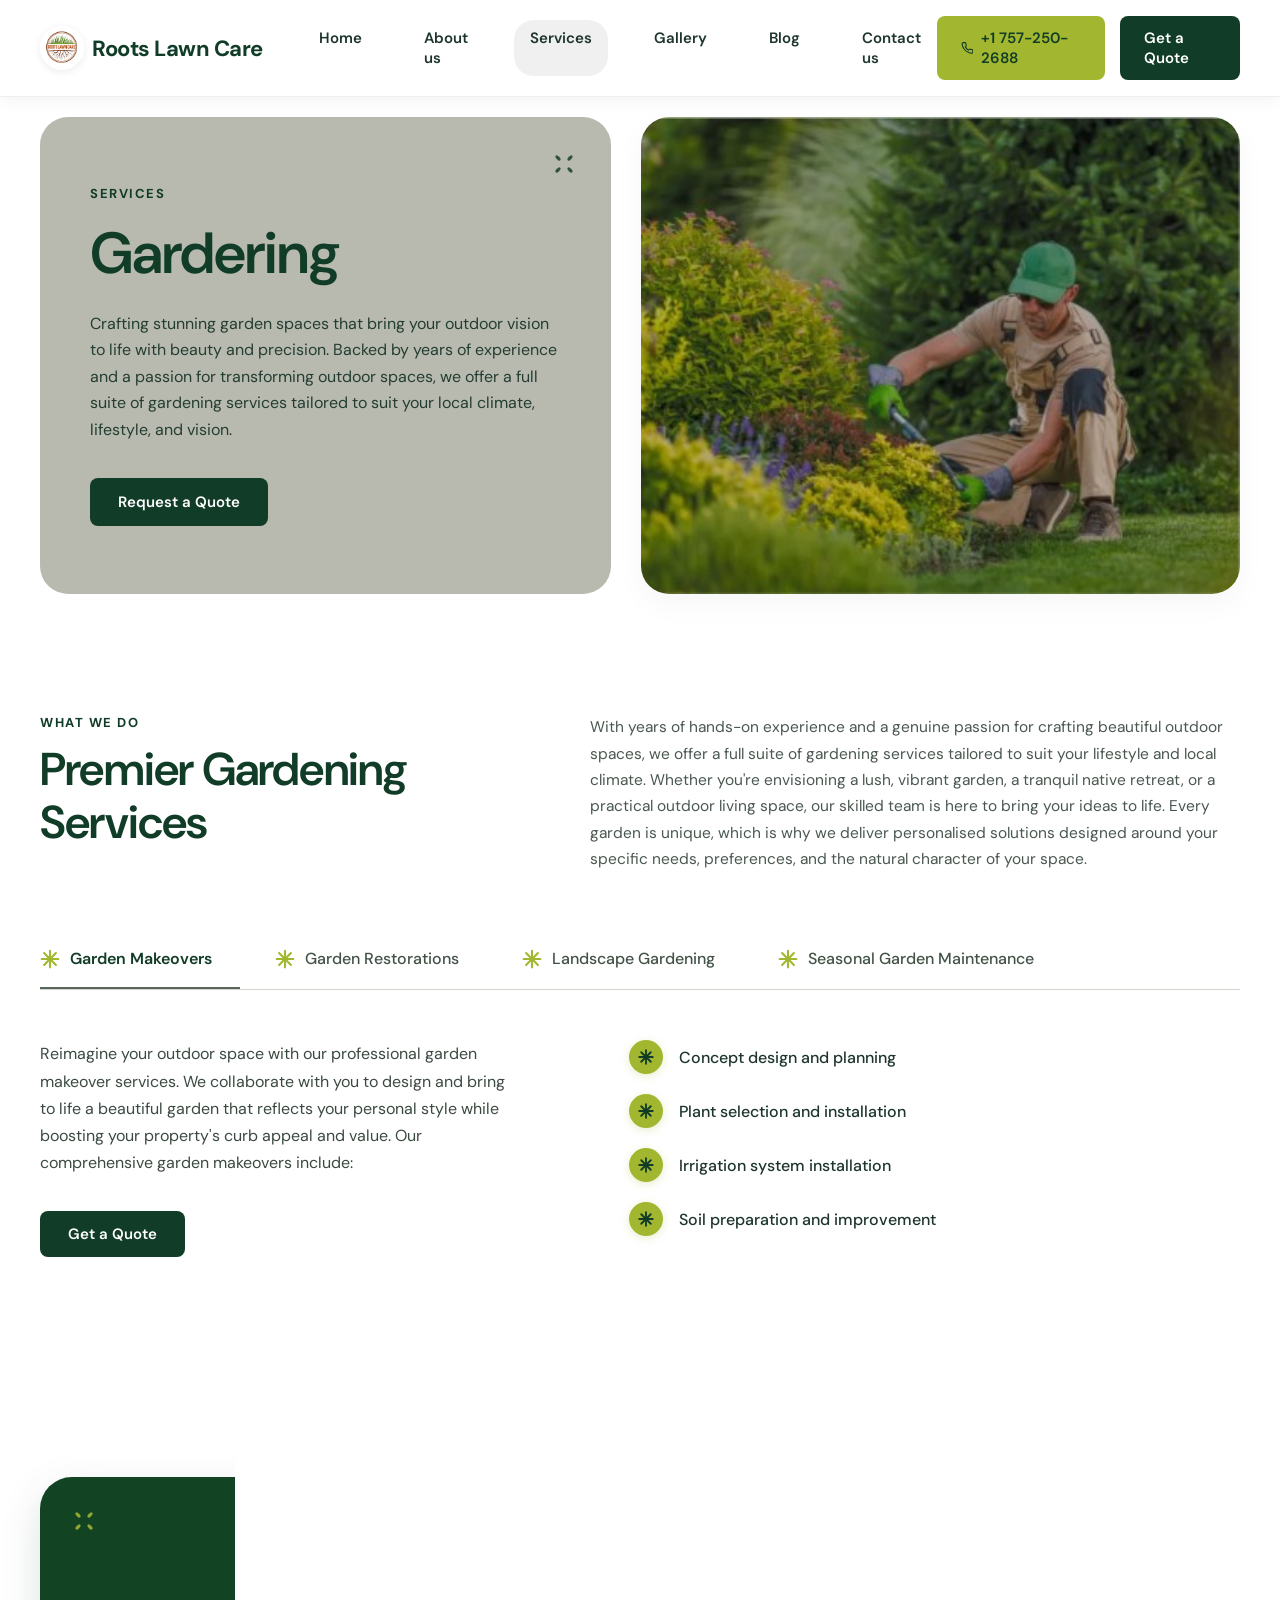
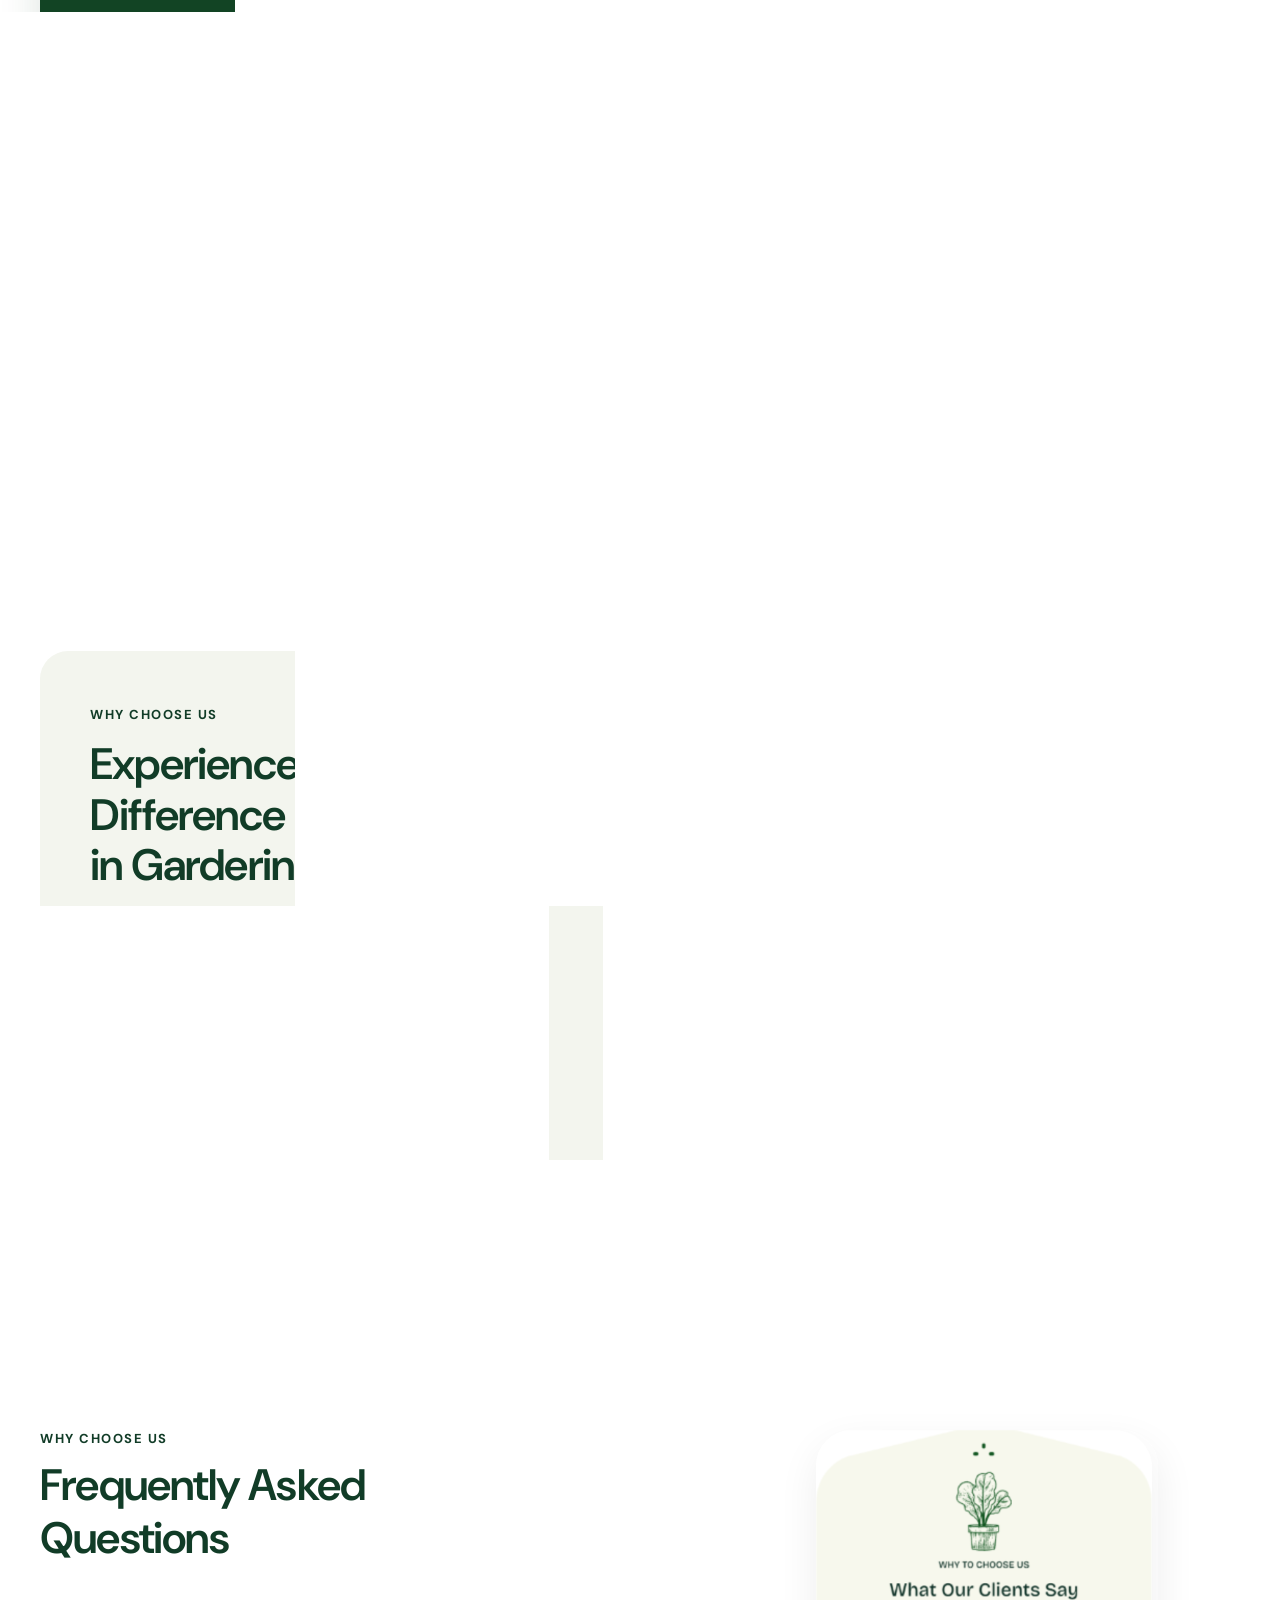
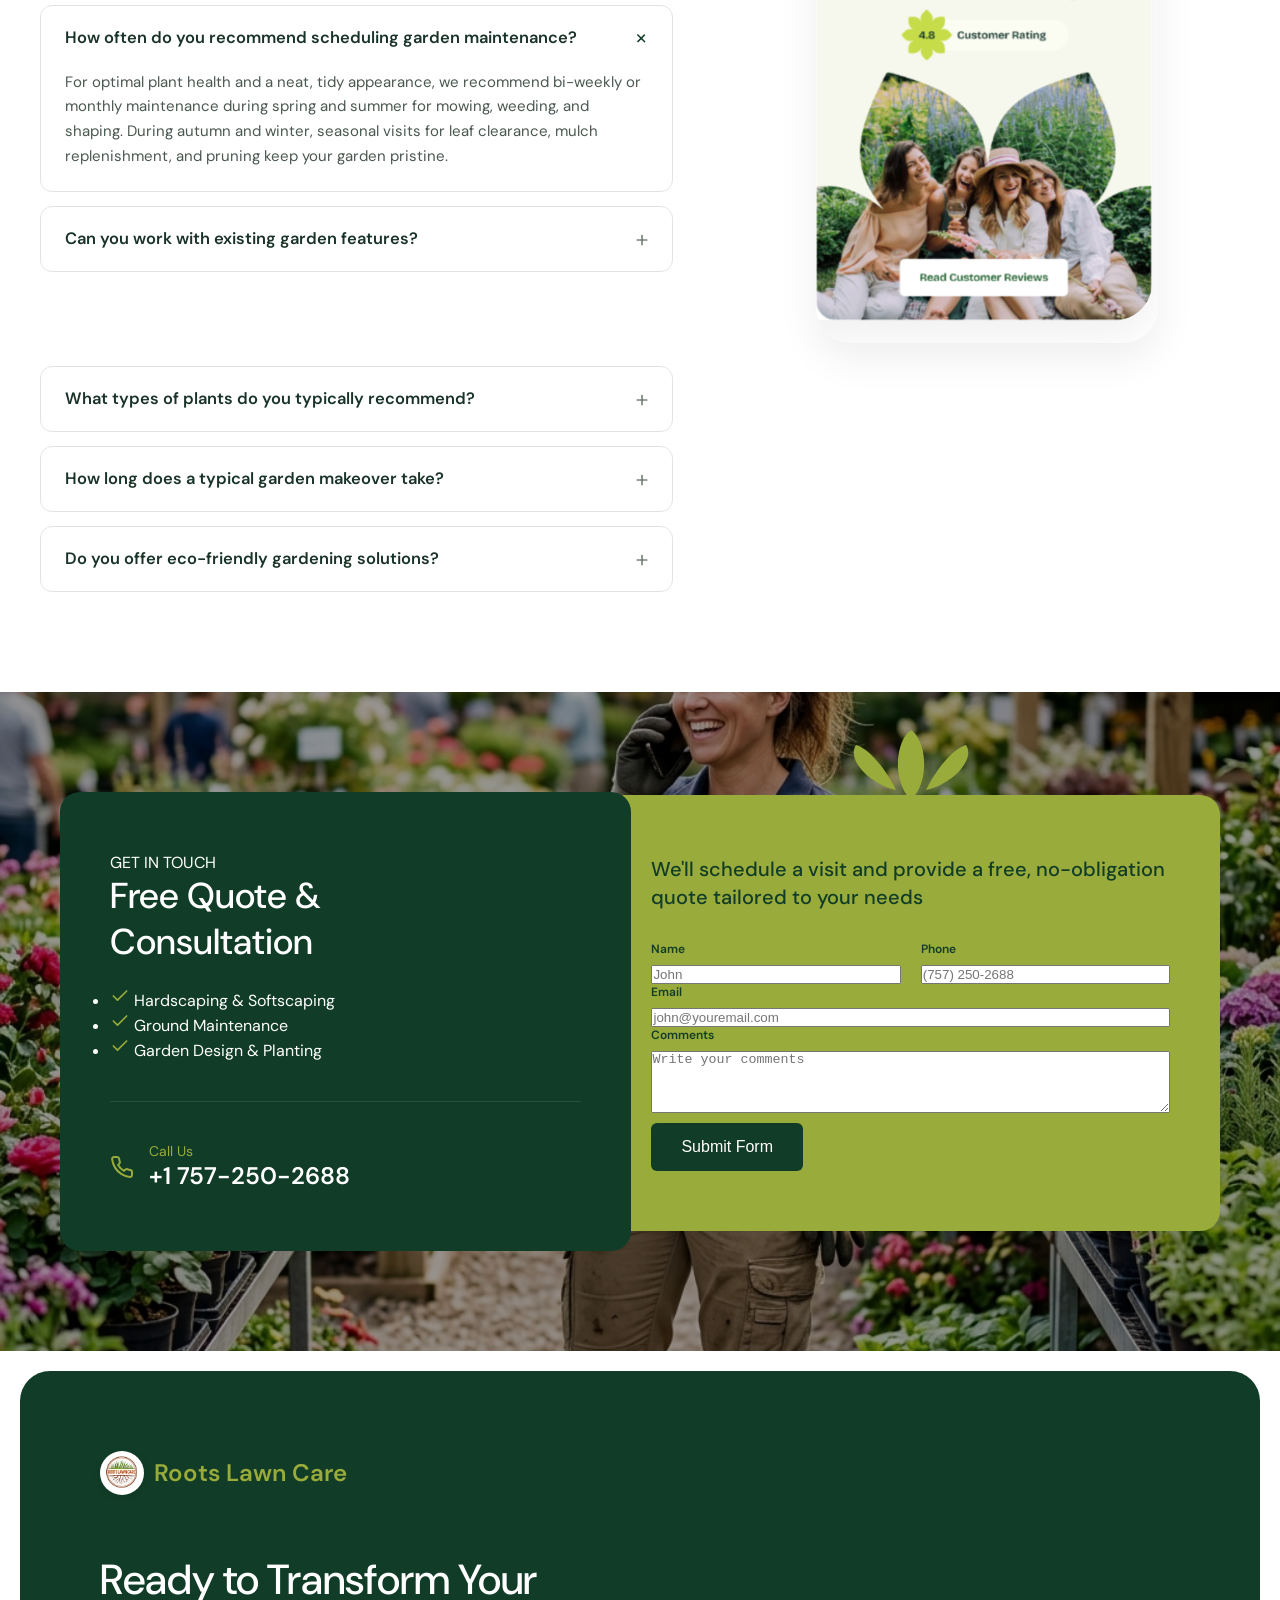
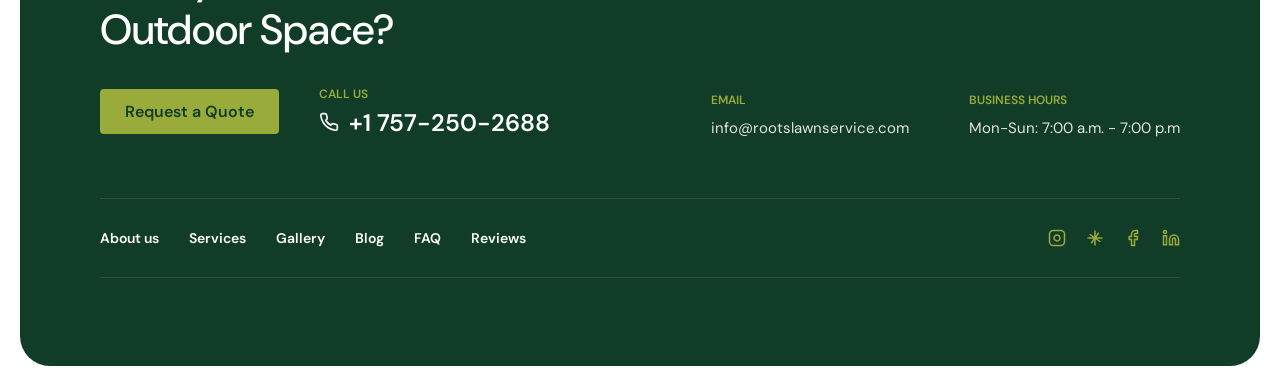
==== commit c72aac79: "Update branding to Roots Lawn Care, add new logo, update phone to +1 757-250-2688 and email to info@" ====
--- a/gardering.html
+++ b/gardering.html
@@ -3,7 +3,7 @@
 <head>
     <meta charset="UTF-8">
     <meta name="viewport" content="width=device-width, initial-scale=1.0">
-    <title>Gardering | EJM Landscape</title>
+    <title>Gardering | Roots Lawn Care</title>
     <link rel="preconnect" href="https://fonts.googleapis.com">
     <link rel="preconnect" href="https://fonts.gstatic.com" crossorigin>
     <link href="https://fonts.googleapis.com/css2?family=DM+Sans:ital,opsz,wght@0,9..40,100..1000;1,9..40,100..1000&display=swap" rel="stylesheet">
@@ -13,11 +13,8 @@
     <header class="navbar">
         <div class="logo">
             <a href="index.html" style="display:flex;align-items:center;gap:8px;text-decoration:none;color:inherit;">
-                <svg width="24" height="24" viewBox="0 0 24 24" fill="none" xmlns="http://www.w3.org/2000/svg">
-                    <path d="M12 0L13.8 4.2L18 2.4L18.6 7.2L23.4 8.4L20.4 12L23.4 15.6L18.6 16.8L18 21.6L13.8 19.8L12 24L10.2 19.8L6 21.6L5.4 16.8L0.6 15.6L3.6 12L0.6 8.4L5.4 7.2L6 2.4L10.2 4.2L12 0Z" fill="#a6b835"/>
-                    <path d="M12 5.4L13.2 8.4L16.2 7.2L15.6 10.8L19.2 11.4L16.8 13.8L19.2 16.2L15.6 16.8L16.2 20.4L13.2 19.2L12 22.2L10.8 19.2L7.8 20.4L8.4 16.8L4.8 16.2L7.2 13.8L4.8 11.4L8.4 10.8L7.8 7.2L10.8 8.4L12 5.4Z" fill="#1a4030"/>
-                </svg>
-                <span>EJM Landscape</span>
+                <img src="assets/logo.jpg" alt="Roots Lawn Care Logo" class="brand-logo-img">
+                <span>Roots Lawn Care</span>
             </a>
         </div>
 
@@ -39,9 +36,9 @@
                 <a href="#contact">Contact us</a>
             </nav>
             <div class="nav-actions">
-                <a href="tel:+12896805851" class="btn btn-lime">
+                <a href="tel:+17572502688" class="btn btn-lime">
                     <svg width="16" height="16" viewBox="0 0 24 24" fill="none" stroke="currentColor" stroke-width="2" stroke-linecap="round" stroke-linejoin="round"><path d="M22 16.92v3a2 2 0 0 1-2.18 2 19.79 19.79 0 0 1-8.63-3.07 19.5 19.5 0 0 1-6-6 19.79 19.79 0 0 1-3.07-8.67A2 2 0 0 1 4.11 2h3a2 2 0 0 1 2 1.72 12.84 12.84 0 0 0 .7 2.81 2 2 0 0 1-.45 2.11L8.09 9.91a16 16 0 0 0 6 6l1.27-1.27a2 2 0 0 1 2.11-.45 12.84 12.84 0 0 0 2.81.7A2 2 0 0 1 22 16.92z"></path></svg>
-                    +1 289-680-5851
+                    +1 757-250-2688
                 </a>
                 <a href="#contact" class="btn btn-dark">Get a Quote</a>
             </div>
@@ -665,13 +662,15 @@
                     <div class="contact-divider"></div>
 
                     <div class="contact-phone">
-                        <svg viewBox="0 0 24 24" width="24" height="24" fill="none" stroke="#99ab3a" stroke-width="2" stroke-linecap="round" stroke-linejoin="round">
-                            <path d="M22 16.92v3a2 2 0 0 1-2.18 2 19.79 19.79 0 0 1-8.63-3.07 19.5 19.5 0 0 1-6-6 19.79 19.79 0 0 1-3.07-8.67A2 2 0 0 1 4.11 2h3a2 2 0 0 1 2 1.72 12.84 12.84 0 0 0 .7 2.81 2 2 0 0 1-.45 2.11L8.09 9.91a16 16 0 0 0 6 6l1.27-1.27a2 2 0 0 1 2.11-.45 12.84 12.84 0 0 0 2.81.7A2 2 0 0 1 22 16.92z"></path>
-                        </svg>
-                        <div class="phone-info">
-                            <span class="phone-label">Call Us</span>
-                            <span class="phone-number">+1 289-680-5851</span>
-                        </div>
+                        <a href="tel:+17572502688" style="color: inherit; text-decoration: none; display: flex; align-items: center; gap: 15px;">
+                            <svg viewBox="0 0 24 24" width="24" height="24" fill="none" stroke="#99ab3a" stroke-width="2" stroke-linecap="round" stroke-linejoin="round">
+                                <path d="M22 16.92v3a2 2 0 0 1-2.18 2 19.79 19.79 0 0 1-8.63-3.07 19.5 19.5 0 0 1-6-6 19.79 19.79 0 0 1-3.07-8.67A2 2 0 0 1 4.11 2h3a2 2 0 0 1 2 1.72 12.84 12.84 0 0 0 .7 2.81 2 2 0 0 1-.45 2.11L8.09 9.91a16 16 0 0 0 6 6l1.27-1.27a2 2 0 0 1 2.11-.45 12.84 12.84 0 0 0 2.81.7A2 2 0 0 1 22 16.92z"></path>
+                            </svg>
+                            <div class="phone-info">
+                                <span class="phone-label">Call Us</span>
+                                <span class="phone-number">+1 757-250-2688</span>
+                            </div>
+                        </a>
                     </div>
                 </div>
 
@@ -695,13 +694,13 @@
                             </div>
                             <div class="form-group">
                                 <label for="phone">Phone</label>
-                                <input type="tel" id="phone" name="phone" placeholder="(289) 680-5851" required>
+                                <input type="tel" id="phone" name="phone" placeholder="(757) 250-2688" required>
                             </div>
                         </div>
 
                         <div class="form-group">
-                            <label for="address">Address</label>
-                            <input type="text" id="address" name="address" placeholder="450 Cumberland Ave" required>
+                            <label for="email">Email</label>
+                            <input type="email" id="email" name="email" placeholder="john@youremail.com" required>
                         </div>
 
                         <div class="form-group">
@@ -722,10 +721,8 @@
             <!-- Top Section -->
             <div class="footer-top">
                 <div class="footer-logo">
-                    <svg viewBox="0 0 24 24" width="24" height="24" fill="#99ab3a">
-                        <path d="M12 2L14.4 7.2L20 7.8L15.6 11.4L17 17L12 14L7 17L8.4 11.4L4 7.8L9.6 7.2L12 2Z" />
-                    </svg>
-                    <span>EJM Landscape</span>
+                    <img src="assets/logo.jpg" alt="Roots Lawn Care Logo" class="brand-logo-img">
+                    <span>Roots Lawn Care</span>
                 </div>
                 
                 <div class="footer-top-content reveal-up">
@@ -736,8 +733,10 @@
                             <div class="footer-phone">
                                 <span class="footer-phone-label">CALL US</span>
                                 <div class="footer-phone-number">
-                                    <svg viewBox="0 0 24 24" width="20" height="20" fill="none" stroke="currentColor" stroke-width="2" stroke-linecap="round" stroke-linejoin="round"><path d="M22 16.92v3a2 2 0 0 1-2.18 2 19.79 19.79 0 0 1-8.63-3.07 19.5 19.5 0 0 1-6-6 19.79 19.79 0 0 1-3.07-8.67A2 2 0 0 1 4.11 2h3a2 2 0 0 1 2 1.72 12.84 12.84 0 0 0 .7 2.81 2 2 0 0 1-.45 2.11L8.09 9.91a16 16 0 0 0 6 6l1.27-1.27a2 2 0 0 1 2.11-.45 12.84 12.84 0 0 0 2.81.7A2 2 0 0 1 22 16.92z"></path></svg>
-                                    +1 289-680-5851
+                                    <a href="tel:+17572502688" style="color: inherit; text-decoration: none; display: flex; align-items: center; gap: 10px;">
+                                        <svg viewBox="0 0 24 24" width="20" height="20" fill="none" stroke="currentColor" stroke-width="2" stroke-linecap="round" stroke-linejoin="round"><path d="M22 16.92v3a2 2 0 0 1-2.18 2 19.79 19.79 0 0 1-8.63-3.07 19.5 19.5 0 0 1-6-6 19.79 19.79 0 0 1-3.07-8.67A2 2 0 0 1 4.11 2h3a2 2 0 0 1 2 1.72 12.84 12.84 0 0 0 .7 2.81 2 2 0 0 1-.45 2.11L8.09 9.91a16 16 0 0 0 6 6l1.27-1.27a2 2 0 0 1 2.11-.45 12.84 12.84 0 0 0 2.81.7A2 2 0 0 1 22 16.92z"></path></svg>
+                                        +1 757-250-2688
+                                    </a>
                                 </div>
                             </div>
                         </div>
@@ -745,8 +744,8 @@
                     
                     <div class="footer-info">
                         <div class="footer-info-block">
-                            <h4>ADDRESS</h4>
-                            <p>450 Cumberland Ave, Hamilton, ON L8M 0A1, Canada</p>
+                            <h4>EMAIL</h4>
+                            <p><a href="mailto:info@rootslawnservice.com" style="color: inherit; text-decoration: none;">info@rootslawnservice.com</a></p>
                         </div>
                         <div class="footer-info-block">
                             <h4>BUSINESS HOURS</h4>
@@ -777,7 +776,7 @@
             <!-- Bottom Section -->
             <div class="footer-bottom reveal-up" style="transition-delay: 0.4s;">
                 <div class="footer-copyright">
-                    &copy; 2026 EJM Landscape. All rights reserved. <a href="#">Terms</a>
+                    &copy; 2026 Roots Lawn Care. All rights reserved. <a href="#">Terms</a>
                 </div>
                 <button class="btn-scroll-top" aria-label="Scroll to top" onclick="window.scrollTo({top: 0, behavior: 'smooth'});">
                     <svg viewBox="0 0 24 24" width="18" height="18" fill="none" stroke="currentColor" stroke-width="2"><line x1="12" y1="19" x2="12" y2="5"></line><polyline points="5 12 12 5 19 12"></polyline></svg>
--- a/style.css
+++ b/style.css
@@ -40,11 +40,20 @@
 .logo {
     display: flex;
     align-items: center;
-    gap: 8px;
-    font-size: 24px;
+    gap: 12px;
+    font-size: 22px;
     font-weight: 700;
     color: var(--dark-green);
     letter-spacing: -0.5px;
+}
+
+.brand-logo-img {
+    width: 44px;
+    height: 44px;
+    object-fit: cover;
+    border-radius: 50%;
+    display: block;
+    box-shadow: 0 2px 8px rgba(0, 0, 0, 0.08);
 }
 
 .mobile-toggle {
@@ -1127,6 +1136,21 @@
     gap: 15px;
 }
 
+.contact-phone a {
+    display: inline-flex;
+    align-items: center;
+    gap: 15px;
+    text-decoration: none !important;
+    color: #ffffff !important;
+}
+
+.contact-phone a:visited,
+.contact-phone a:hover,
+.contact-phone a:focus {
+    color: #ffffff !important;
+    text-decoration: none !important;
+}
+
 .phone-info {
     display: flex;
     flex-direction: column;
@@ -1134,13 +1158,17 @@
 
 .phone-label {
     font-size: 14px;
-    color: #99ab3a;
+    color: #99ab3a !important;
     margin-bottom: 2px;
+    text-decoration: none !important;
 }
 
 .phone-number {
     font-size: 24px;
     font-weight: 600;
+    color: #ffffff !important;
+    text-decoration: none !important;
+    line-height: 1.2;
 }
 
 .contact-right {
@@ -1319,6 +1347,22 @@
     gap: 10px;
     font-size: 24px;
     font-weight: 600;
+    color: #ffffff !important;
+}
+
+.footer-phone-number a {
+    color: #ffffff !important;
+    text-decoration: none !important;
+    display: flex;
+    align-items: center;
+    gap: 10px;
+}
+
+.footer-phone-number a:visited,
+.footer-phone-number a:hover,
+.footer-phone-number a:focus {
+    color: #ffffff !important;
+    text-decoration: none !important;
 }
 
 .footer-info {
